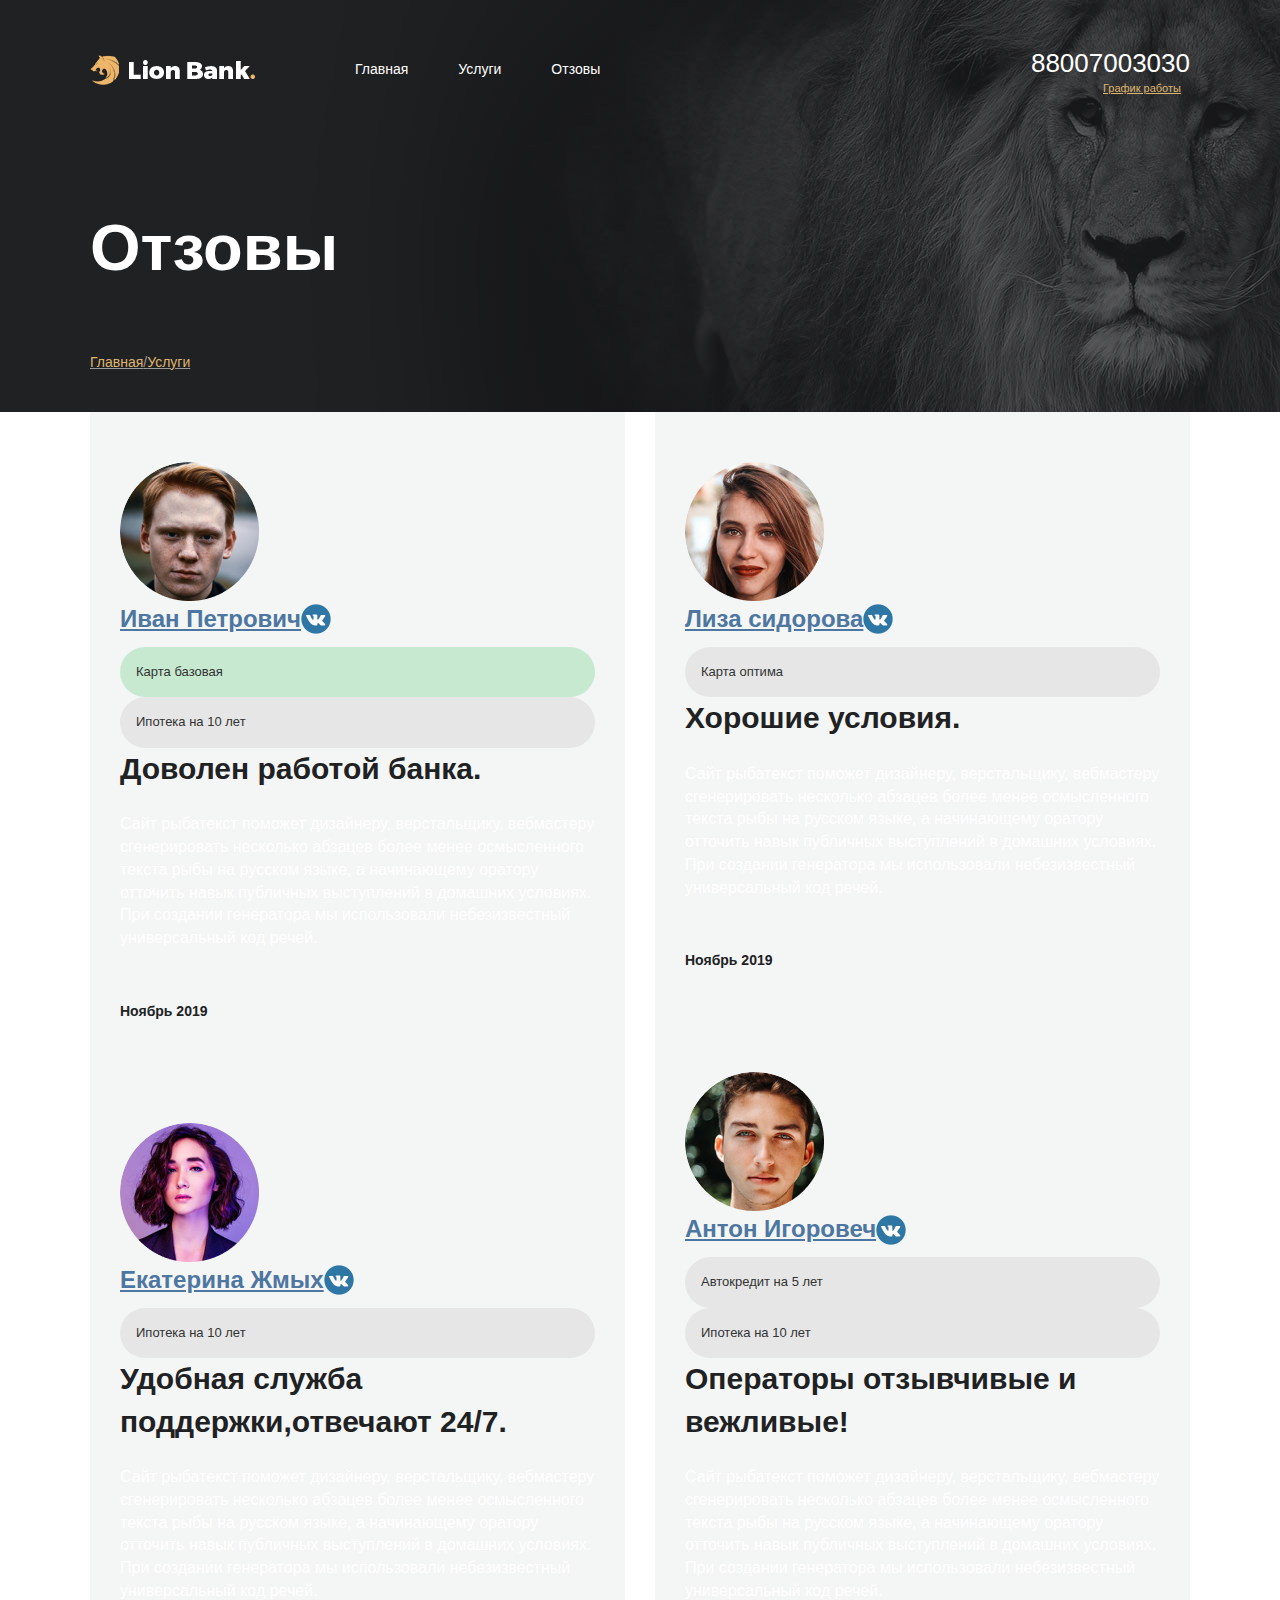
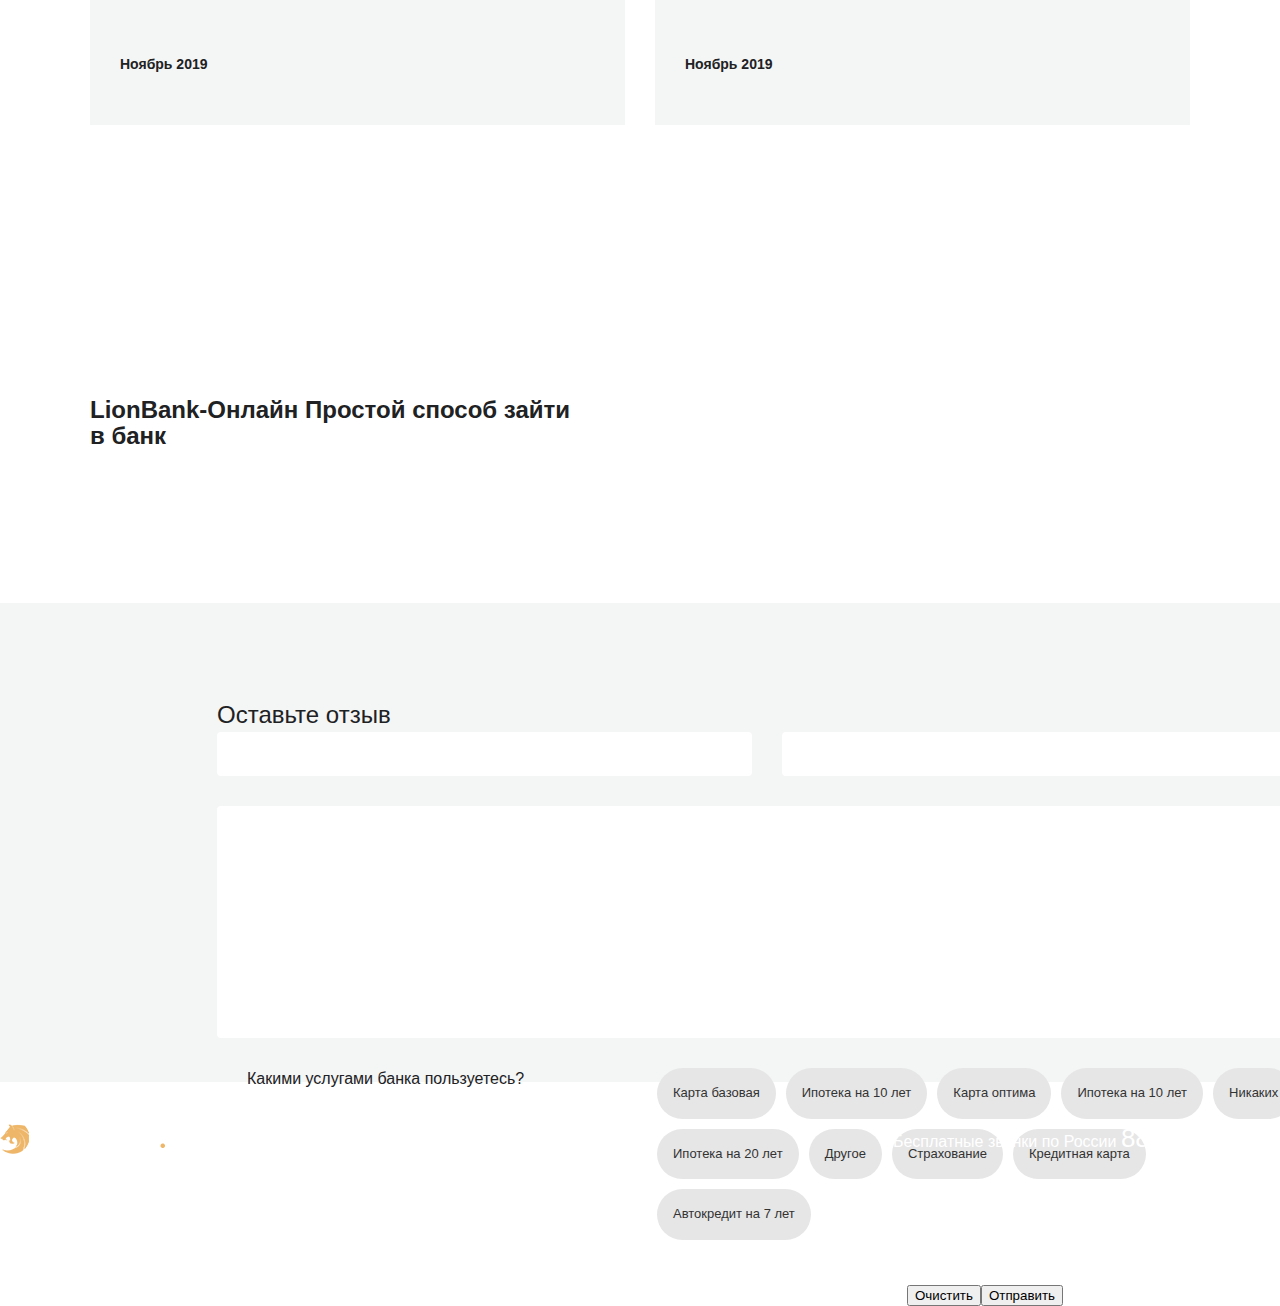
==== reviews.html @ f8a6bc9b "Add files via upload" ====
<!DOCTYPE html>
<html lang="en">
<head>
    <meta charset="UTF-8">
    <meta name="viewport" content="width=device-width, initial-scale=1.0">
    <title>Leon-Bank | services</title>
    <link rel="stylesheet" href="@import url('https://fonts.googleapis.com/css2?family=Open+Sans:wght@300;400;600;700&display=swap');">
<link rel="stylesheet" href="./main.css">
<link rel="stylesheet" href="./services.html">
</head>
<body>
    <div class="wraper">
        <section class="top-line">
            <div class="container top-line__container">
                <header class="header">
                    <div class="header__col">
                        <a href="./index.html" class="logo__services">
                            <img src="./img/logo.png" alt="logo" class="logo">
                          </a>
                          <nav class="menu__services">
                              <ul class="menu__list">
                                  <li class="menu__item">
                                      <a href="./index.html" class="menu__link">Главная</a>
                                  <li class="menu__item">
                                      <a href="./services.html" class="menu__link">Услуги</a>
                                  <li class="menu__item">
                                      <a href="./reviews.html" class="menu__link">Отзовы</a>
                                  </li>
                              </ul>
                          </nav>
                    </div>
                    <div class="header__col header__col--aling--right">
                        <div class="contacts__services">
                            <a href="#" class="contacts__phone">88007003030</a>
                            <span class="contacts__graf">График работы</span>
                        </div>
                    </div>
                </header>
                <h1 class="page-title">Отзовы</h1>
                <nav class="breadcrumbs">
                    <ul class="breadcrumbs__list">
                        <li class="breadcrumbs__item">
                            <a href="./index.html" class="breadcrumbs__link">Главная</a>
                        </li>
                        <li class="breadcrumbs__item breadcrumbs__item--active">
                            <a href="./services.html" class="breadcrumbs__link">Услуги</a>
                        </li>
                    </ul>
                </nav> 
            </div>
        </section>
        <main class="page-content">
            <div class="container">
                <ul class="reviews">
                    <li class="reviews__item review">
                        <div class="review__header">
                            <div class="review__photo">
                                <div class="avatar">
                                    <img src="./img/Эллипс.png" alt="user" class="avatar__img">
                                </div>
                            </div>
                            <div class="review__userdata">
                                <a href="#" class="review__user">Иван Петрович</a>
                                <ul class="riview__tags">
                                    <li class="review__tag-item tag tag--bg--green">Карта базовая</li>
                                    <li class="review__tag-item tag">Ипотека на 10 лет</li>
                                </ul>
                            </div>
                        </div>
                        <div class="review__content">
                            <h3 class="review__title">Доволен работой банка.</h3>
                            <div class="riview__content-text">
                                <p>Сайт рыбатекст поможет дизайнеру, верстальщику, вебмастеру сгенерировать несколько абзацев более менее осмысленного текста рыбы на русском языке, а начинающему оратору отточить навык публичных выступлений в домашних условиях. При создании генератора мы использовали небезизвестный универсальный код речей. </p>
                            </div>
                            <time class="review__date">Ноябрь 2019</time>
                        </div>
                    </li>
                    <li class="reviews__item review">
                        <div class="review__header">
                            <div class="review__photo">
                                <div class="avatar">
                                    <img src="./img/Эллипс (1).png" alt="user" class="avatar__img">
                                </div>
                            </div>
                            <div class="review__userdata">
                                <a href="#" class="review__user">Екатерина Жмых</a>
                                <ul class="riview__tags">
                                    <li class="review__tag-item tag">Ипотека на 10 лет</li>
                                </ul>
                            </div>
                        </div>
                        <div class="review__content">
                            <h3 class="review__title">Удобная служба поддержки,отвечают 24/7.</h3>
                            <div class="riview__content-text">
                                <p>Сайт рыбатекст поможет дизайнеру, верстальщику, вебмастеру сгенерировать несколько абзацев более менее осмысленного текста рыбы на русском языке, а начинающему оратору отточить навык публичных выступлений в домашних условиях. При создании генератора мы использовали небезизвестный универсальный код речей. </p>
                            </div>
                            <time class="review__date">Ноябрь 2019</time>
                        </div>
                    </li>
                    <li class="reviews__item review">
                        <div class="review__header">
                            <div class="review__photo">
                                <div class="avatar">
                                    <img src="./img/Эллипс (2).png" alt="user" class="avatar__img">
                                </div>
                            </div>
                            <div class="review__userdata">
                                <a href="#" class="review__user">Лиза сидорова</a>
                                <ul class="riview__tags">
                                    <li class="review__tag-item tag">Карта оптима</li>
                                </ul>
                            </div>
                        </div>
                        <div class="review__content">
                            <h3 class="review__title">Хорошие условия.</h3>
                            <div class="riview__content-text">
                                <p>Сайт рыбатекст поможет дизайнеру, верстальщику, вебмастеру сгенерировать несколько абзацев более менее осмысленного текста рыбы на русском языке, а начинающему оратору отточить навык публичных выступлений в домашних условиях. При создании генератора мы использовали небезизвестный универсальный код речей. </p>
                            </div>
                            <time class="review__date">Ноябрь 2019</time>
                        </div>
                    </li>
                    <li class="reviews__item review">
                        <div class="review__header">
                            <div class="review__photo">
                                <div class="avatar">
                                    <img src="./img/Эллипс (3).png" alt="user" class="avatar__img">
                                </div>
                            </div>
                            <div class="review__userdata">
                                <a href="#" class="review__user">Антон Игоровеч</a>
                                <ul class="riview__tags">
                                    <li class="review__tag-item tag">Автокредит на 5 лет</li>
                                    <li class="review__tag-item tag">Ипотека на 10 лет</li>
                                </ul>
                            </div>
                        </div>
                        <div class="review__content">
                            <h3 class="review__title">Операторы отзывчивые и вежливые!</h3>
                            <div class="riview__content-text">
                                <p>Сайт рыбатекст поможет дизайнеру, верстальщику, вебмастеру сгенерировать несколько абзацев более менее осмысленного текста рыбы на русском языке, а начинающему оратору отточить навык публичных выступлений в домашних условиях. При создании генератора мы использовали небезизвестный универсальный код речей. </p>
                            </div>
                            <time class="review__date">Ноябрь 2019</time>
                        </div>
                    </li>
                </ul>
            
            </div>
        </main>
        <div class="paginator">
            <div class="paginator__display">
                Страница <span="class=paginator__display-current">1</span> из
                 <span="class=paginator__display-all">7</span>
            </div>
            <ul class="paginator__list">
                <li class="paginator__item">
                    <a href="#" class="paginator__link">1</a>
                </li>
                <li class="paginator__item">
                    <a href="#" class="paginator__link">2</a>
                </li>
                <li class="paginator__item">
                    <a href="#" class="paginator__link">3</a>
                </li>
                <li class="paginator__item">
                    <a href="#" class="paginator__link">4</a>
                </li>
                <li class="paginator__item">
                    <a href="#" class="paginator__link">5</a>
                </li>
                <li class="paginator__item">
                    <a href="#" class="paginator__link">6</a>
                </li>
                <li class="paginator__item">
                    <a href="#" class="paginator__link">7</a>
                </li>
            </ul>
        </div>
        <section class="separator">
            <div class="container">
                <div class="separator__content">
                    <h2 class="separator__title">LionBank-Онлайн Простой способ зайти в банк</h2>
                </div>
            </div>
        </section>
        <section class="inner-section inner-section--bg--grey">
            <div class="container">
                <h2 class="inner-section-title">Оставьте отзыв</h2>
                <form class="form">
                    <div class="form__row">
                        <imput tupe="text" placeholder="ФИО" class="form__imput"></imput>
                        <imput tupe="text" placeholder="Ссылка на профиль" class="form__imput"></imput>
                    </div>
                    <div class="form__row">
                        <textarea class="form__imput form__imput--textaria"></textarea>
                    </div>
                </form>
                <div class="form__controls">
                    <div class="form__controls-title">Какими услугами банка пользуетесь?</div>
                    <ul class="controls">
                        <li class="controls__item">
                            <label class="controls__elem">
                            <input type="checkbox"class="controls__checkbox">
                            <div class="tag controls__tag">Карта базовая</div>
                        </label>
                        </li>
                        <li class="controls__item">
                            <label class="controls__elem">
                            <input type="checkbox"class="controls__checkbox">
                            <div class="tag">Ипотека на 10 лет</div>
                        </label>
                        </li>
                        <li class="controls__item">
                            <label class="controls__elem">
                            <input type="chechbox"class="controls__checkbox">
                            <div class="tag">Карта оптима</div>
                        </label>
                        </li>
                        <li class="controls__item">
                            <label class="controls__elem">
                            <input type="chechbox"class="controls__checkbox">
                            <div class="tag">Ипотека на 10 лет</div>
                        </label>
                        </li>
                        <li class="controls__item">
                            <label class="controls__elem">
                            <input type="chechbox"class="controls__checkbox">
                            <div class="tag">Никаких</div>
                        </label>
                        </li>
                        <li class="controls__item">
                            <label class="controls__elem">
                            <input type="chechbox"class="controls__checkbox">
                            <div class="tag">Ипотека на 20 лет</div>
                        </label>
                        </li>
                        <li class="controls__item">
                            <label class="controls__elem">
                            <input type="chechbox"class="controls__checkbox">
                            <div class="tag">Другое</div>
                        </label>
                        </li>
                        <li class="controls__item">
                            <label class="controls__elem">
                            <input type="chechbox"class="controls__checkbox">
                            <div class="tag">Страхование</div>
                        </label>
                        </li>
                        <li class="controls__item">
                            <label class="controls__elem">
                            <input type="chechbox"class="controls__checkbox">
                            <div class="tag">Кредитная карта</div>
                        </label>
                        </li>
                        <li class="controls__item">
                            <label class="controls__elem">
                            <input type="chechbox"class="controls__checkbox">
                            <div class="tag">Автокредит на 7 лет</div>
                        </label>
                        </li>
                    </ul>
                </div>
            </div>
            <div class="form__btm">
                <button type="recet" class="btm form__btm--grei">Очистить</button>
                <button type="sumbit" class="btm form__btm--black">Отправить</button>
            </div>
        </section>
        <footer class="footer">
            <a href="#" class="logo">
                <img src="./img/logo.png" alt="logo img" class="logo__img">
              </a>
              <nav class="menu">
                <ul class="menu__list">
                    <li class="menu__item">
                        <a href="./index.html" class="menu__list">Главная</a>
                    <li class="menu__item">
                        <a href="./services.html" class="menu__list">Услуги</a>
                    <li class="menu__item">
                        <a href="./reviews.html" class="menu__list">Отзовы</a>
                    </li>
                </ul>
            </nav>
            <div class="socials">
                <ul class="socials__list">
                    <li class="socials__item--telegram">
                        <a href="#" class="socials__link">
                            <img src="./img/telegram.png" alt="" class="socias__icon">
                        </a>
                    </li>
                    <li class="socials__item--vk">
                        <a href="#" class="socials__link">
                            <img src="./img/vk.png" alt="" class="socias__icon">
                        </a>
                    </li>
                    <li class="socials__item--fb">
                        <a href="#" class="socials__link">
                            <img src="./img/f.png" alt="" class="socials__icon">
                        </a>
                    </li>
                    <li class="socials__item--insta">
                        <a href="#" class="socials__link">
                            <img src="./img/in.png" alt="" class="socials__icon">
                        </a>
                    </li>
                </ul>
            </div>
            <div class="contacts">
                <span class="contacts__text">Бесплатные звонки по России</span>
                <a href="#" class="contacts__phone">88007003030</a>
            </div>
        </footer>
</body>
</html>
---- main.css ----
body{
    color: #fff;
    font-size: 16px;
    line-height: 1.42;
    font-family: "Open Sans",sans-serif;
    -webkit-font-smoothing:antialiased;
    margin: 0 auto;
}

.container{
    width: 1100px;
    margin: 0 auto;
}

.a:visited{
    color: #fff;
}
.menu {
    font-style: normal;
    font-weight: normal;
    font-size: 14px;
}

.contacts__phone {
    font-style: normal;
    font-weight: normal;
    font-size: 26px;
}

.contacts__workhourse {
    font-style: normal;
    font-weight: normal;
    font-size: 13px;
}

.preview__title {
    font-style: normal;
    font-weight: 800;
    font-size: 72px;
    line-height: 98px;
}

.preview_text {
    font-style: normal;
    font-weight: normal;
    font-size: 18px;
}

.preview_button button {
    font-style: normal;
    font-weight: 800;
    font-size: 14px;
}

.service__title{
font-style: normal;
font-weight: bold;
font-size: 32px;
}
a{
    color:inherit;
}

ul{
    padding: 0;
    margin: 0;
}

ul li{
    list-style: none;
}

h1, h2, h3, h4, h5, h6{
    margin: 0;
    font-weight: normal;
}


*{
    box-sizing: border-box;
}

img{
    display: block;
}

.wrapper{
    margin: auto;
    width: 1200px;
}

header{
    padding-top: 45px;
    margin-bottom: 106px;
    display: flex;
    justify-content: space-between;
    align-items: center
}

.header__col{
    display: flex;
    align-items: center;
}

.header__col--aling--right{
    justify-content:flex-end
}

.logo{
    display: block;
    margin-right: 100px;

}

    
.menu__item:last-child{
        margin-right: 0;
}
    
.menu__link{
        font-size: 14px;
        text-decoration: none;
}
    
.menu__link:hover{
    color:#dfb56d
}

.contacts{
    font-size: normal;
    text-align: right;
}

.span.contacts__text{
    display: block;
}

.contacts__phone{
    text-decoration: none;
    font-size: 26px;
    margin-bottom: 4px;
}
.contacts__graf {
    display: block;
    font-size: 11px;
    line-height: 13px;
    margin-right: 0px;
    text-decoration: underline;
    color: #dfb56d;
    margin-left: 72px;;
}
.preview{
    width: 38%;
    margin-bottom: 120px;
}

.previw__title{
    font-size: 48px;
    font-weight:bold;
    line-height: 1.2;
    margin-bottom: 18px;
}

.preview__text{
    font-size: 18px;
    color: #dfb56d;
    margin-bottom: 63px;
}

.button{
    border: 1px solid transparent;
    outline: none;
}

.preview__button{
    background: #dfb56d;
    border-radius: 4px;
    padding: 17px 38px;
    color: #fff;
    font-weight: bold;
    text-transform: uppercase;
    text-decoration: none;
    display: inline-block;
    font-size: 14px;
}

.preview__button:hover{
    background: #d3a556;
    box-shadow: 0 0 25px 0 rgba(223, 181, 109, .15)
}

.features{
    margin-bottom: 150px;
}

.features__title{
    font-size: 36px;
    font-weight: bold;
    margin-bottom: 48px;
}

.features__list{
     display: flex;
    justify-content: space-between;
}

.features__item{
    min-height: 470px;
    background: #fff;
    border-radius: 4px;
    margin-right: 22px;
    width: 362px;
    color: #010001;
    overflow: hidden;
    display: flex;
    flex-direction: column;
}

.features__item:last-child{
    margin-right: 0;
}



.features__img{
    min-height: 162px;
    position: relative;
}

.features__img-icon{
    position: absolute;
    left: 50%;
    top:50%;
    margin-left:-44px;
    margin-top: -32px;
}

.features__content{
    padding: 36px 30px;
    padding-top: 24px;
    color: #010001;
}

.features__desc{
    margin-bottom: 50px;
    display: flex;
    justify-content: space-between;
}



.features__desc-value{
    font-size: 36px;
}

.features__desc-text{
    color: #333;
}

.features__subtitle{
    font-weight: bold;
    font-size: 24px;
    margin-bottom: 30px;
}

.features__desc-block:last-child{
    margin:0;
}


.features__button-wrapper{
    display: flex;
    justify-content: center;
}


.news{
    margin-bottom: 55px;
}

.features-button-color--black{
    background: #202123;
    border-radius: 4px;
    padding: 17px 38px;
    color: #fff;
    font-weight: bold;
    text-transform: uppercase;
    text-decoration: none;
    display: inline-block;
    font-size: 14px;
}

.features-button-color--black:hover{
background: #dfb56d;
}

.features-button-color-blu{
    background: #dfb56d;
    border-radius: 4px;
    padding: 17px 38px;
    color: #fff;
    font-weight: bold;
    text-transform: uppercase;
    text-decoration: none;
    display: inline-block;
    font-size: 14px;
}

.features-button-color-blu:hover{
    background: #202123;
}

.features-button-color-gold{
    background: #202123;
    border-radius: 4px;
    padding: 17px 38px;
    color: #fff;
    font-weight: bold;
    text-transform: uppercase;
    text-decoration: none;
    display: inline-block;
    font-size: 14px;
}

.features-button-color-gold:hover{
    background: #dfb56d;
}

.features__img::before{
    content: "";
    width: 284px;
    height: 284px;
    display: block;
    border-radius: 50%;
    position: absolute;
    top:-123px;
    right:-91px;
    background: #ccc;
}

.features__img-img{
    position: absolute;
    left: 50%;
}

.features__item--theme--grey .features__img:before{
    background: #a5a5a4;
}

.features__item--theme--blue .features__img:before{
    background: #556180;
}

.features__item--theme--gold .features__img:before{
    background: #978455;
}

.news__title{
    margin-bottom: 50px;
    font-style: normal;
    font-weight: bold;
    font-size: 36px;
    line-height: 49px;
    color: #FFFFFF;
}

.news__item{
    margin-right:22px;
    width:555px;
    display: inline-block;
    vertical-align: top;
    position: relative;
    border-radius: 4px;
    overflow: hidden;
}

.news__item:last-child{
    margin: 0;
}

.news__content{
    display: inline-block;
    width: 100%;
    height: 100%;
    object-fit: cover;
}

.news__text-content{
    position: absolute;
    left: 0;
    right: 0;
    bottom: 0;
    padding: 25px 30px;
    min-height: 140px;
}

.paginator{
    font-size: 14px;
    margin-top: 86px;
    text-align: center;
    margin-right: 70px;

}

ul.paginator__list{
    display: inline-block;
}

ul{
    padding: 0;
    margin: 0;
}


.paginator__item{
    display: inline-block;
    
}

.paginator__display{
    margin-right: 26px;
    display: inline-block;
    vertical-align: middle;
}

.paginator__link{
    display: inline-block;
    vertical-align: middle;
}

.paginator__display-current.paginator__link{
    background: #353538;
}

.paginator__link{
    display: inline-block;
    width: 32px;
    height: 32px;
    border-radius: 50%;
    position: relative;
    text-decoration: none;
    font-weight: bold;
    line-height: 32px;
}

.inner-section__title{
    flex: 48px;
    font-weight: bold;
    margin-bottom: 50px;
    font-size: xx-large;
}

.inner-section.inner-section--bg--grey{
    height: 479px;
    left: 2px;
    top: 1288px;
    background: #fff;
    color: #202123;
    padding: 95px 217px;
    width: auto;
}
.about__content{
    width: 795px;
    height: 400px;
    padding: 70px 80px;
    background: #202123;
    border-radius: 5px;
    display: inline-block;
    margin-left: -150px;
    margin-top: 150px;
}

img.about__img{
    display: inline-block;
    vertical-align: top;
}

.about__title{
    font-weight: bold;
    font-size: 36px;
    margin-bottom: 40px;
}

.about__text{
    margin-bottom: 42px;
}

.about__text {
    margin-bottom: 20px;
}

.about__text:last-child{
    margin: 0;
}
.about__button{
    background: #dfb56d;
    border-radius: 4px;
    padding: 17px 38px;
    color: #fff;
    font-weight: bold;
    text-transform: uppercase;
    text-decoration: none;
    display: inline-block;
    font-size: 14px;;
}

.about__button:hover{
    background: #d3a556;
    box-shadow: 0 0 25px 0 rgba(223, 181, 109, .15)
}

.footer{
    padding-top: 0px;
    height: 113px;
    position: relative;
    margin-bottom: 0px;
    display: flex;
    justify-content: space-between;
    align-items: center;
} 

.menu {
    font-style: normal;
    font-weight: normal;
    font-size: 14px;
}


.menu__item{
    display: inline-block;
    vertical-align: middle;
    margin-right:50px ;
}

.menu__item:last-child{
    margin-right: 0;
}

.menu__list{
    font-size: 14px;
    text-decoration: none;
    width: 257px;
}

.menu__list:hover{
    color:#dfb56d
}


.contacts__phone{
    text-decoration: none;
    font-size: 26px;
    margin-bottom: 4px;
}
 


.socials__item{
    display:inline-block;
    vertical-align: top;
    margin-right:10px ;
}
.socials__item:last-child{
    margin-right: 0;
}



.socials__item--telegram{
    display: inline-block;
    text-decoration: none;
    width: 36px;
    height: 36px;
}

.socials__item--vk{
    display: inline-block;
    text-decoration: none;
    width: 36px;
    height: 36px;  
}

.socials__item--fb{
    display: inline-block;
    text-decoration: none;
    width: 36px;
    height: 36px;  
}

.socials__item--insta{
    display: inline-block;
    text-decoration: none;
    width: 36px;
    height: 36px;  
}

.wraper__page-wraper{
    background: url(./img/фон.jpg) center
}


/*  services page */



.top-line{
    min-height: 328px;
    display: flex;
    flex-direction: column;
    padding-bottom:40px ;
    background: url("./img/lion-head-wide\ 1.png"); position:right ;
}

.top-line__container{
    flex: 1;
    display: flex;
    flex-direction: column;
    justify-content: space-between;
}

.page-title{
    font-weight: bold;
    font-size: 65px;
    line-height: 93px;
    display: flex;
    align-items: flex-end;
    color: #FFFFFF;
    margin-bottom: 59px;
    
}

.breadcrumbs__list{
    font-style: normal;
    font-weight: normal;
    font-size: 14px;
    line-height: 19px;
    display: flex;
    align-items: center;
    text-decoration-line: underline;
    color: #9A9A9A;
}

.breadcrumbs__item{
    display: flex;
    align-items: center;
}

.breadcrumbs__link{
    color: #999999;
    text-decoration: none;
}

.breadcrumbs__item::after{
    content: "/";
    color: #999;
}

.breadcrumbs__item:last-child::after{
    display:none;
}

.breadcrumbs__link{
    color: #dfb56d;
    font-size: 14px;
}

.page-content.services:hover{
    background: #f4f5f5;
    color: #818181;
}

.services__content{
    margin-left: 50px;
}

.services__title-car{
    display: inline-flex;
    width: 444px;
    font-weight: bold;
    font-size: 30px;
    line-height: 35px;
    color: #202020;
}

.service__desc-car{
    margin-top: 28px;
    font-style: normal;
    font-weight: normal;
    font-size: 15px;
    line-height: 22px;
    display: flex;
    align-items: center;
    color: #303030;
    width: 520px;
}

.btm_car{
    margin-top: 25px;
    background: #202123;
    border-radius: 4px;
    padding: 15px 27px;
    color: #fff;
    font-weight: bold;
    text-transform: uppercase;
    text-decoration: none;
    display: inline-flex;
    font-size: 12px;
}

.btm_car:hover{
    background: #dfb56d;
    }

.services__title-fem{
    margin-top: 10px;
    font-style: normal;
    font-weight: bold;
    font-size: 30px;
    line-height: 41px;
    display: flex;
    color: #202020;
    width: 412px;
}
    
.service__desc-fem{
    width: 399px;
    font-size: 16px;
    line-height: 18px;
    display: flex;
    align-items: center;
    color: #303030;
    margin-top: 25px;
    }

.btm-fem{
    margin-top: 8px;
    background: #dfb56d;
    border-radius: 4px;
    padding: 15px 32px;
    color: #fff;
    font-weight: bold;
    text-transform: uppercase;
    text-decoration: none;
    display: inline-block;
    font-size: 11px;
}

.btm-fem:hover{
    background: #202123;
}

.services__item{
    margin-left: 1%;
    display: flex;
    margin-bottom: 0px;
    margin-top: 75px;
}

.service__desc{
    line-height: 1.7;
    margin-bottom: 30px;
}



.partners{
    display: flex;
    flex-wrap: wrap;
}

.inner-section.inner-section--bg--grey{
    background: #f4f5f5;
}

.inner-section__title{
    font-size: 48px;
    font-weight: bold;
    margin-bottom: 75px;
}

.partners__item{
    margin-left: 46px;
}

.partners__item:nth-child(4n + 1){
    margin-left: 0;
}

.partners__link{
    text-decoration: none;
    display: flex;
    width: 270px;
    height: 100px;
    align-items: center;
    justify-content: center;
}

.inner--footer{
    background: #29282D;
}


/*welcome page*/   

.welcome{
    display: flex;
    position: fixed;
    top: 0;
    left: 0;
    width: 100%;
    height: 100%;
    align-items: center;
    justify-content: center;
    background: url(./img/splash.png) center bottom / cover no-repeat    
}

.central{
    display: flex;
    flex-direction: column;
    align-items: center;
    animation: bounce 1.8s;
    opacity: 0;
    animation-fill-mode: forwards;
}

.central__logo{
    margin-bottom: 65px;
}

@keyframes bounce{
    0%{
        transform: translateY(0);
    }
    20%{
        animation-timing-function: cubic-bezier(.17,.96,.56,1);
        transform: translateY(-30px);
    }
    35%{
        transform: translateY(0);
    }
    55%{
        transform: translateY(-15px);
    }
    65%{
        transform: translateY(0);
    }
    70%{
        transform: translateY(-4px);
    }
    80%{
        transform: translateY(0);
    }
    100%{
        opacity: 1;
    }
}

/* serviews page */

.reviews{
    column-count: 2;
    column-gap: 30px;
}

.review__item{
    margin-bottom: 20px;
}

.review{
    display: inline-flex;
    flex-direction: column;
    padding: 50px 30px;
    background: #f4f5f5;
}

.reviw__header{
    display: flex;
    align-items: center;
    margin-bottom: 30px;
}

.review__user{
    display: flex;
    align-items: center;
    font-size: 24px;
    font-weight: bold;
    color: #4d76a1;
    margin-bottom: 11px;
}

.review__user::after{
content: url("./img/vk-blue\ 1.png");
height: 29px;
}

.avatar{
    width: 140px;
    height: 140px;
    overflow: hidden;
    border-radius: 50%;
}

.review__tags{
    display: flex;
    align-items: flex-start;
}

.tag{
    font-size: 13px;
    color: #333;
    padding: 16px 16px;
    border-radius: 50px;
    background: #e6e6e6;
}

.tag--bg--green{
    background: #c7e9d0;
}

.review__title{
    font-size: 30px;
    color: #202123;
    font-weight: bold;
    margin-bottom: 23px;
}

.riview__content-text{
    margin-bottom: 50px;
}

.review__date{
    font-size: 14px;
    color: #202123;
    font-weight: bold;
}

.separator{
    background: #e5c228 url("./img/phone-n-hand\ 1.png") right 27% bottom 108% no repeat;
    min-height: 360px;
    display: flex;
    flex-direction: column;
    justify-content: center;
    color: #202123;
}

.separator__content{
 max-width: 45%;   
}

.separator__title{
    flex: 48px;
    font-weight: bold;
    line-height: 1.1;
}

.form__row{
    display: flex;
    margin-bottom: 30px;
}

.form__imput{
    flex: 1;
    margin-right: 30px;
    border-radius: 4px;
    border:none;
    background: #fff;
    padding: 22px 30px;
    font-size: 18px;
    color: #202123;
}
.form__imput:last-child{
    margin-right:0;
}

.form__imput::placeholder{
color: #666;
}

.form__imput--textaria{
    height: 232px;
}

.controls__elem{
     cursor: pointer;
}

.controls__checkbox:checked .controls__tag {
     background:#c7e9d0;
}

.controls__checkbox{
    display: none;
}

.form__controls{
   display: flex; 
   margin-bottom: 35px;
}

.form__controls-title{
    width: 40%;
    padding-left: 30px;
}

.controls{
    flex: 1;
    display: flex;
    flex-wrap: wrap;
}

.controls__item{
    margin-bottom: 10px;
    margin-right: 10px;
}

.form__btm{
    display: flex;
    justify-content: flex-end;
}

.form__btm{
    margin-right: 20px;
}
.form__btm:last-child{
    margin-right: 0;
}
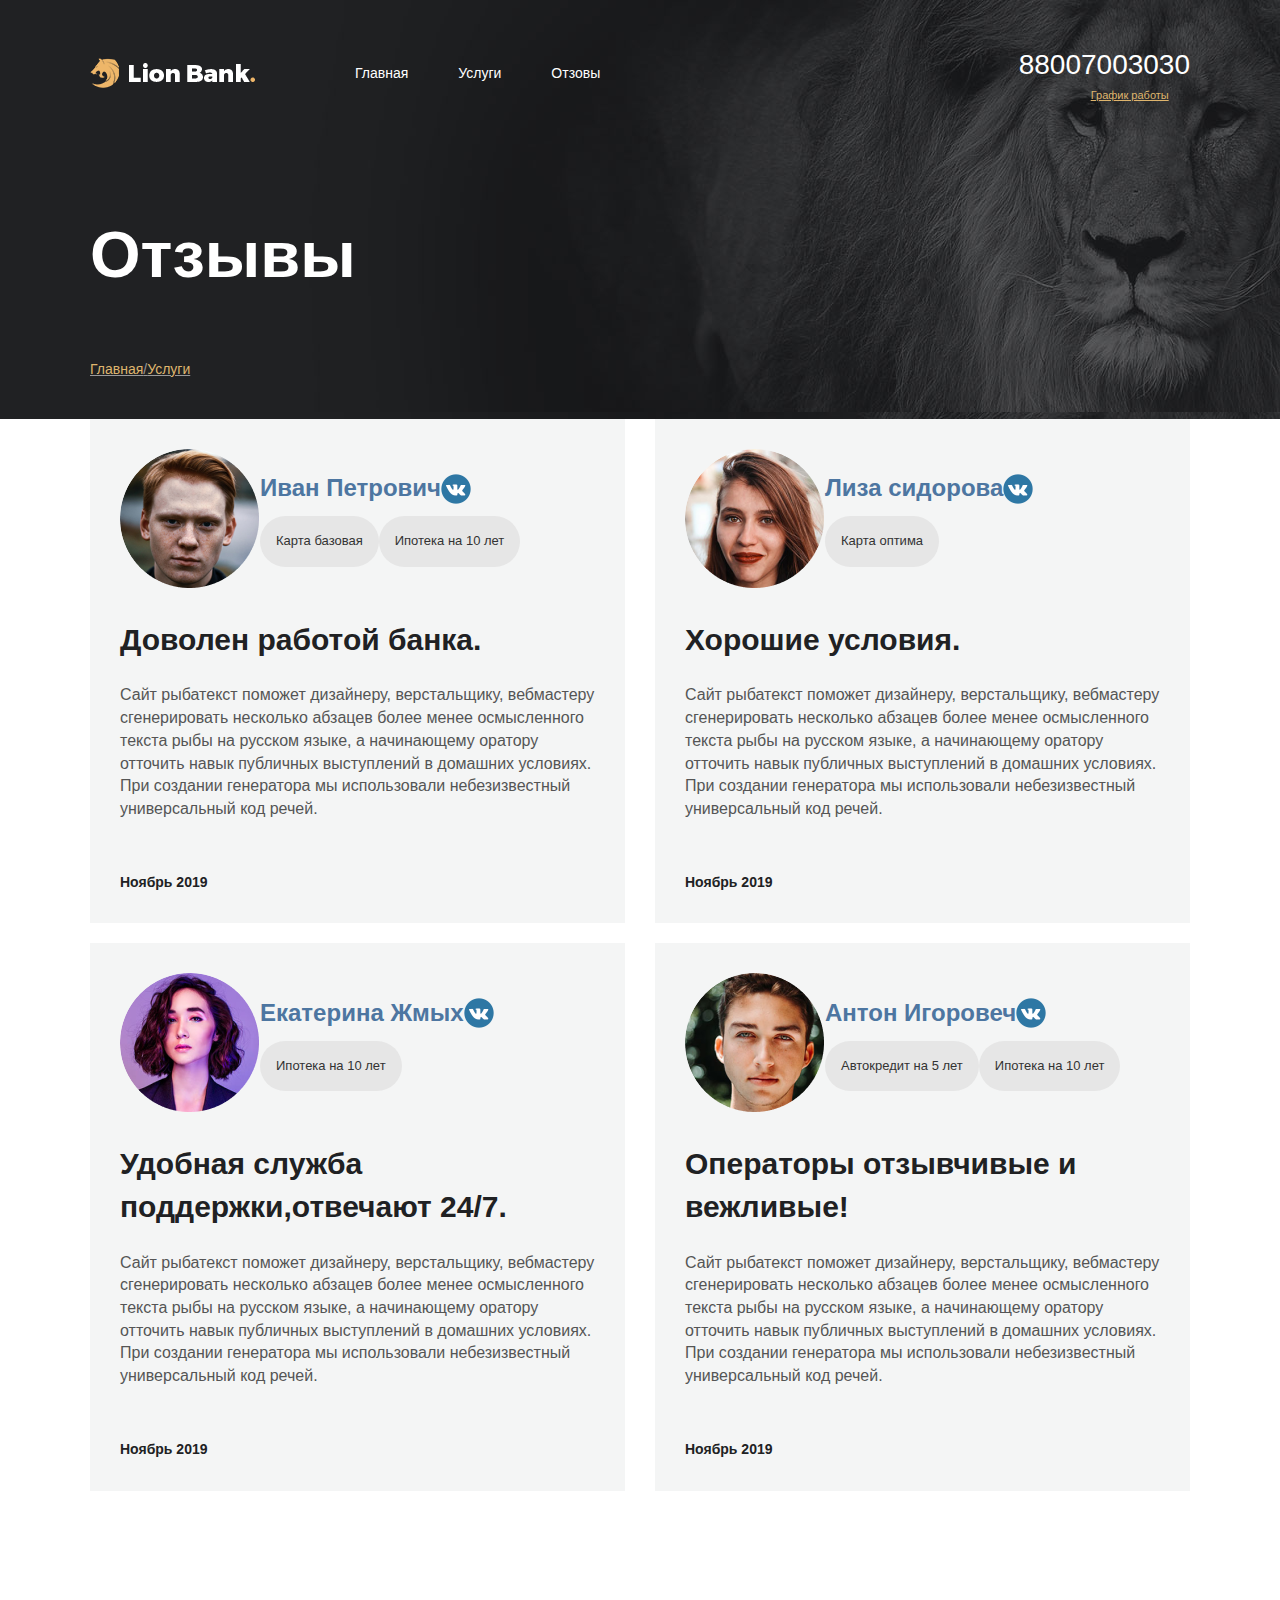
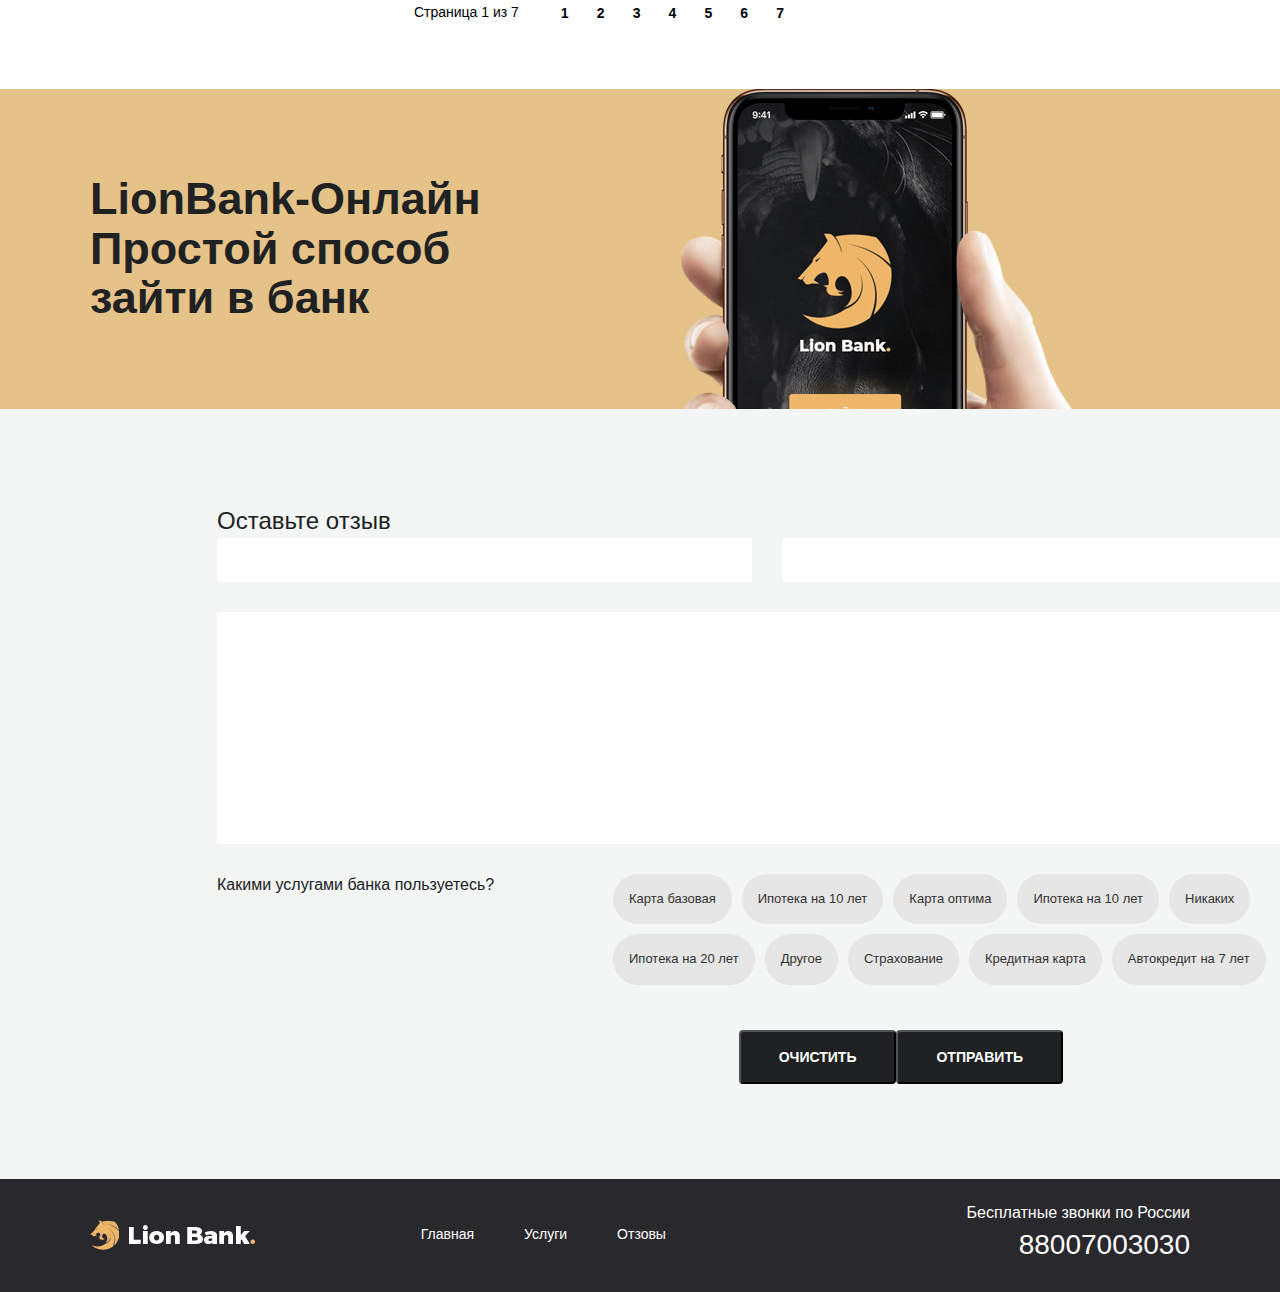
==== commit b22c00c0: "Add files via upload" ====
--- a/reviews.html
+++ b/reviews.html
@@ -4,7 +4,9 @@
     <meta charset="UTF-8">
     <meta name="viewport" content="width=device-width, initial-scale=1.0">
     <title>Leon-Bank | services</title>
-    <link rel="stylesheet" href="@import url('https://fonts.googleapis.com/css2?family=Open+Sans:wght@300;400;600;700&display=swap');">
+
+<link rel="stylesheet" href="@import url('https://fonts.googleapis.com/css2?family=Open+Sans:wght@300;400;600;700&display=swap');">
+<link rel="stylesheet" href="./index.html">
 <link rel="stylesheet" href="./main.css">
 <link rel="stylesheet" href="./services.html">
 </head>
@@ -36,7 +38,7 @@
                         </div>
                     </div>
                 </header>
-                <h1 class="page-title">Отзовы</h1>
+                <h1 class="page-title">Отзывы</h1>
                 <nav class="breadcrumbs">
                     <ul class="breadcrumbs__list">
                         <li class="breadcrumbs__item">
@@ -56,12 +58,12 @@
                         <div class="review__header">
                             <div class="review__photo">
                                 <div class="avatar">
-                                    <img src="./img/Эллипс.png" alt="user" class="avatar__img">
+                                    <img src="./img/Эллипс.png"alt="user" class="avatar__img">
                                 </div>
                             </div>
                             <div class="review__userdata">
                                 <a href="#" class="review__user">Иван Петрович</a>
-                                <ul class="riview__tags">
+                                <ul class="review__tag">
                                     <li class="review__tag-item tag tag--bg--green">Карта базовая</li>
                                     <li class="review__tag-item tag">Ипотека на 10 лет</li>
                                 </ul>
@@ -84,7 +86,7 @@
                             </div>
                             <div class="review__userdata">
                                 <a href="#" class="review__user">Екатерина Жмых</a>
-                                <ul class="riview__tags">
+                                <ul class="review__tag">
                                     <li class="review__tag-item tag">Ипотека на 10 лет</li>
                                 </ul>
                             </div>
@@ -106,7 +108,7 @@
                             </div>
                             <div class="review__userdata">
                                 <a href="#" class="review__user">Лиза сидорова</a>
-                                <ul class="riview__tags">
+                                <ul class="review__tag">
                                     <li class="review__tag-item tag">Карта оптима</li>
                                 </ul>
                             </div>
@@ -128,7 +130,7 @@
                             </div>
                             <div class="review__userdata">
                                 <a href="#" class="review__user">Антон Игоровеч</a>
-                                <ul class="riview__tags">
+                                <ul class="review__tag">
                                     <li class="review__tag-item tag">Автокредит на 5 лет</li>
                                     <li class="review__tag-item tag">Ипотека на 10 лет</li>
                                 </ul>
@@ -146,7 +148,7 @@
             
             </div>
         </main>
-        <div class="paginator">
+        <div class="paginator paginator-black">
             <div class="paginator__display">
                 Страница <span="class=paginator__display-current">1</span> из
                  <span="class=paginator__display-all">7</span>
@@ -175,6 +177,7 @@
                 </li>
             </ul>
         </div>
+    </div>
         <section class="separator">
             <div class="container">
                 <div class="separator__content">
@@ -199,61 +202,61 @@
                     <ul class="controls">
                         <li class="controls__item">
                             <label class="controls__elem">
-                            <input type="checkbox"class="controls__checkbox">
+                            <input type="checkbox" class="controls__checkbox">
                             <div class="tag controls__tag">Карта базовая</div>
                         </label>
                         </li>
                         <li class="controls__item">
                             <label class="controls__elem">
-                            <input type="checkbox"class="controls__checkbox">
+                            <input type="checkbox" class="controls__checkbox">
                             <div class="tag">Ипотека на 10 лет</div>
                         </label>
                         </li>
                         <li class="controls__item">
                             <label class="controls__elem">
-                            <input type="chechbox"class="controls__checkbox">
+                            <input type="chechbox" class="controls__checkbox">
                             <div class="tag">Карта оптима</div>
                         </label>
                         </li>
                         <li class="controls__item">
                             <label class="controls__elem">
-                            <input type="chechbox"class="controls__checkbox">
+                            <input type="chechbox" class="controls__checkbox">
                             <div class="tag">Ипотека на 10 лет</div>
                         </label>
                         </li>
                         <li class="controls__item">
                             <label class="controls__elem">
-                            <input type="chechbox"class="controls__checkbox">
+                            <input type="chechbox" class="controls__checkbox">
                             <div class="tag">Никаких</div>
                         </label>
                         </li>
                         <li class="controls__item">
                             <label class="controls__elem">
-                            <input type="chechbox"class="controls__checkbox">
+                            <input type="chechbox" class="controls__checkbox">
                             <div class="tag">Ипотека на 20 лет</div>
                         </label>
                         </li>
                         <li class="controls__item">
                             <label class="controls__elem">
-                            <input type="chechbox"class="controls__checkbox">
+                            <input type="chechbox" class="controls__checkbox">
                             <div class="tag">Другое</div>
                         </label>
                         </li>
                         <li class="controls__item">
                             <label class="controls__elem">
-                            <input type="chechbox"class="controls__checkbox">
+                            <input type="chechbox" class="controls__checkbox">
                             <div class="tag">Страхование</div>
                         </label>
                         </li>
                         <li class="controls__item">
                             <label class="controls__elem">
-                            <input type="chechbox"class="controls__checkbox">
+                            <input type="chechbox" class="controls__checkbox">
                             <div class="tag">Кредитная карта</div>
                         </label>
                         </li>
                         <li class="controls__item">
                             <label class="controls__elem">
-                            <input type="chechbox"class="controls__checkbox">
+                            <input type="chechbox" class="controls__checkbox">
                             <div class="tag">Автокредит на 7 лет</div>
                         </label>
                         </li>
@@ -261,53 +264,58 @@
                 </div>
             </div>
             <div class="form__btm">
-                <button type="recet" class="btm form__btm--grei">Очистить</button>
-                <button type="sumbit" class="btm form__btm--black">Отправить</button>
+                <button type="recet" class="features-button-color--black">Очистить</button>
+                <button type="sumbit" class="features-button-color--black">Отправить</button>
             </div>
         </section>
-        <footer class="footer">
-            <a href="#" class="logo">
-                <img src="./img/logo.png" alt="logo img" class="logo__img">
-              </a>
-              <nav class="menu">
-                <ul class="menu__list">
-                    <li class="menu__item">
-                        <a href="./index.html" class="menu__list">Главная</a>
-                    <li class="menu__item">
-                        <a href="./services.html" class="menu__list">Услуги</a>
-                    <li class="menu__item">
-                        <a href="./reviews.html" class="menu__list">Отзовы</a>
-                    </li>
-                </ul>
-            </nav>
-            <div class="socials">
-                <ul class="socials__list">
-                    <li class="socials__item--telegram">
-                        <a href="#" class="socials__link">
-                            <img src="./img/telegram.png" alt="" class="socias__icon">
-                        </a>
-                    </li>
-                    <li class="socials__item--vk">
-                        <a href="#" class="socials__link">
-                            <img src="./img/vk.png" alt="" class="socias__icon">
-                        </a>
-                    </li>
-                    <li class="socials__item--fb">
-                        <a href="#" class="socials__link">
-                            <img src="./img/f.png" alt="" class="socials__icon">
-                        </a>
-                    </li>
-                    <li class="socials__item--insta">
-                        <a href="#" class="socials__link">
-                            <img src="./img/in.png" alt="" class="socials__icon">
-                        </a>
-                    </li>
-                </ul>
-            </div>
-            <div class="contacts">
-                <span class="contacts__text">Бесплатные звонки по России</span>
-                <a href="#" class="contacts__phone">88007003030</a>
+        <footer class="inner--footer">
+            <div class="container">
+                <footer class="footer">
+                    <a href="#" class="logo">
+                        <img src="./img/logo.png" alt="logo img" class="logo__img">
+                      </a>
+                      <nav class="menu">
+                        <ul class="menu__list">
+                            <li class="menu__item">
+                                <a href="./index.html" class="menu__list">Главная</a>
+                            <li class="menu__item">
+                                <a href="/services.html" class="menu__list">Услуги</a>
+                            <li class="menu__item">
+                                <a href="./reviews.html" class="menu__list">Отзовы</a>
+                            </li>
+                        </ul>
+                    </nav>
+                    <div class="socials">
+                        <ul class="socials__list">
+                            <li class="socials__item--telegram">
+                                <a href="#" class="socials__link">
+                                    <img src="./img/telegram.png" alt="" class="socias__icon">
+                                </a>
+                            </li>
+                            <li class="socials__item--vk">
+                                <a href="#" class="socials__link">
+                                    <img src="./img/vk.png" alt="" class="socias__icon">
+                                </a>
+                            </li>
+                            <li class="socials__item--fb">
+                                <a href="#" class="socials__link">
+                                    <img src="./img/f.png" alt="" class="socials__icon">
+                                </a>
+                            </li>
+                            <li class="socials__item--insta">
+                                <a href="#" class="socials__link">
+                                    <img src="./img/in.png" alt="" class="socials__icon">
+                                </a>
+                            </li>
+                        </ul>
+                    </div>
+                    <div class="contacts">
+                        <span class="contacts__text">Бесплатные звонки по России</span>
+                        <a href="#" class="contacts__phone">88007003030</a>
+                    </div>
+                </footer>
             </div>
         </footer>
+    </div>
 </body>
 </html>--- a/main.css
+++ b/main.css
@@ -114,12 +114,12 @@
 
     
 .menu__item:last-child{
-        margin-right: 0;
+    margin-right: 0;
 }
     
 .menu__link{
-        font-size: 14px;
-        text-decoration: none;
+    font-size: 14px;
+    text-decoration: none;
 }
     
 .menu__link:hover{
@@ -394,12 +394,14 @@
     min-height: 140px;
 }
 
+
+
 .paginator{
+    margin-bottom: 60px;
     font-size: 14px;
     margin-top: 86px;
     text-align: center;
     margin-right: 70px;
-
 }
 
 ul.paginator__list{
@@ -411,6 +413,32 @@
     margin: 0;
 }
 
+.paginator-black{
+    color:#010001;
+
+}
+
+.paginator-black .paginator__link:hover{
+    color: #fff;
+}
+
+.paginator{
+    font-size: 14px;
+    margin-top: 86px;
+    text-align: center;
+    margin-right: 70px;
+
+}
+
+ul.paginator__list{
+    display: inline-block;
+}
+
+ul{
+    padding: 0;
+    margin: 0;
+}
+
 
 .paginator__item{
     display: inline-block;
@@ -423,12 +451,14 @@
     vertical-align: middle;
 }
 
+
+ 
 .paginator__link{
     display: inline-block;
     vertical-align: middle;
 }
 
-.paginator__display-current.paginator__link{
+.paginator__link:hover{
     background: #353538;
 }
 
@@ -451,13 +481,10 @@
 }
 
 .inner-section.inner-section--bg--grey{
-    height: 479px;
-    left: 2px;
-    top: 1288px;
+    padding: 95px 217px;
+    width: auto;
     background: #fff;
     color: #202123;
-    padding: 95px 217px;
-    width: auto;
 }
 .about__content{
     width: 795px;
@@ -548,8 +575,9 @@
 
 
 .contacts__phone{
-    text-decoration: none;
-    font-size: 26px;
+    display: block;
+    text-decoration: none;
+    font-size: 28px;
     margin-bottom: 4px;
 }
  
@@ -601,8 +629,6 @@
 
 /*  services page */
 
-
-
 .top-line{
     min-height: 328px;
     display: flex;
@@ -664,7 +690,7 @@
     font-size: 14px;
 }
 
-.page-content.services:hover{
+.services__item:hover{
     background: #f4f5f5;
     color: #818181;
 }
@@ -855,7 +881,7 @@
     }
 }
 
-/* serviews page */
+/*reviews page */
 
 .reviews{
     column-count: 2;
@@ -868,18 +894,20 @@
 
 .review{
     display: inline-flex;
+    margin-bottom: 20px;
     flex-direction: column;
-    padding: 50px 30px;
+    padding: 30px 30px;
     background: #f4f5f5;
 }
 
-.reviw__header{
+.review__header{
     display: flex;
     align-items: center;
     margin-bottom: 30px;
 }
 
 .review__user{
+    text-decoration: none;
     display: flex;
     align-items: center;
     font-size: 24px;
@@ -888,7 +916,7 @@
     margin-bottom: 11px;
 }
 
-.review__user::after{
+.review__user:after{
 content: url("./img/vk-blue\ 1.png");
 height: 29px;
 }
@@ -900,12 +928,13 @@
     border-radius: 50%;
 }
 
-.review__tags{
+.review__tag{
     display: flex;
     align-items: flex-start;
 }
 
 .tag{
+    width: fit-content;
     font-size: 13px;
     color: #333;
     padding: 16px 16px;
@@ -913,8 +942,8 @@
     background: #e6e6e6;
 }
 
-.tag--bg--green{
-    background: #c7e9d0;
+.tag--bg--green:hover{
+    background: #B9EAE4;
 }
 
 .review__title{
@@ -925,8 +954,10 @@
 }
 
 .riview__content-text{
-    margin-bottom: 50px;
-}
+    color: #555;
+    margin-bottom:50px;
+}
+
 
 .review__date{
     font-size: 14px;
@@ -935,8 +966,8 @@
 }
 
 .separator{
-    background: #e5c228 url("./img/phone-n-hand\ 1.png") right 27% bottom 108% no repeat;
-    min-height: 360px;
+    background:#E5C288 url(./img/phone-n-hand\ 1.png)right 20% bottom 116% no-repeat ;
+    min-height: 320px;
     display: flex;
     flex-direction: column;
     justify-content: center;
@@ -948,7 +979,7 @@
 }
 
 .separator__title{
-    flex: 48px;
+    font-size: 45px;
     font-weight: bold;
     line-height: 1.1;
 }
@@ -973,18 +1004,18 @@
 }
 
 .form__imput::placeholder{
-color: #666;
-}
+    color: #666;
+    }
 
 .form__imput--textaria{
     height: 232px;
 }
 
 .controls__elem{
-     cursor: pointer;
-}
-
-.controls__checkbox:checked .controls__tag {
+    cursor: pointer;
+}
+
+.controls__checkbox:checked.controls__tag {
      background:#c7e9d0;
 }
 
@@ -998,8 +1029,7 @@
 }
 
 .form__controls-title{
-    width: 40%;
-    padding-left: 30px;
+    width: 36%;
 }
 
 .controls{
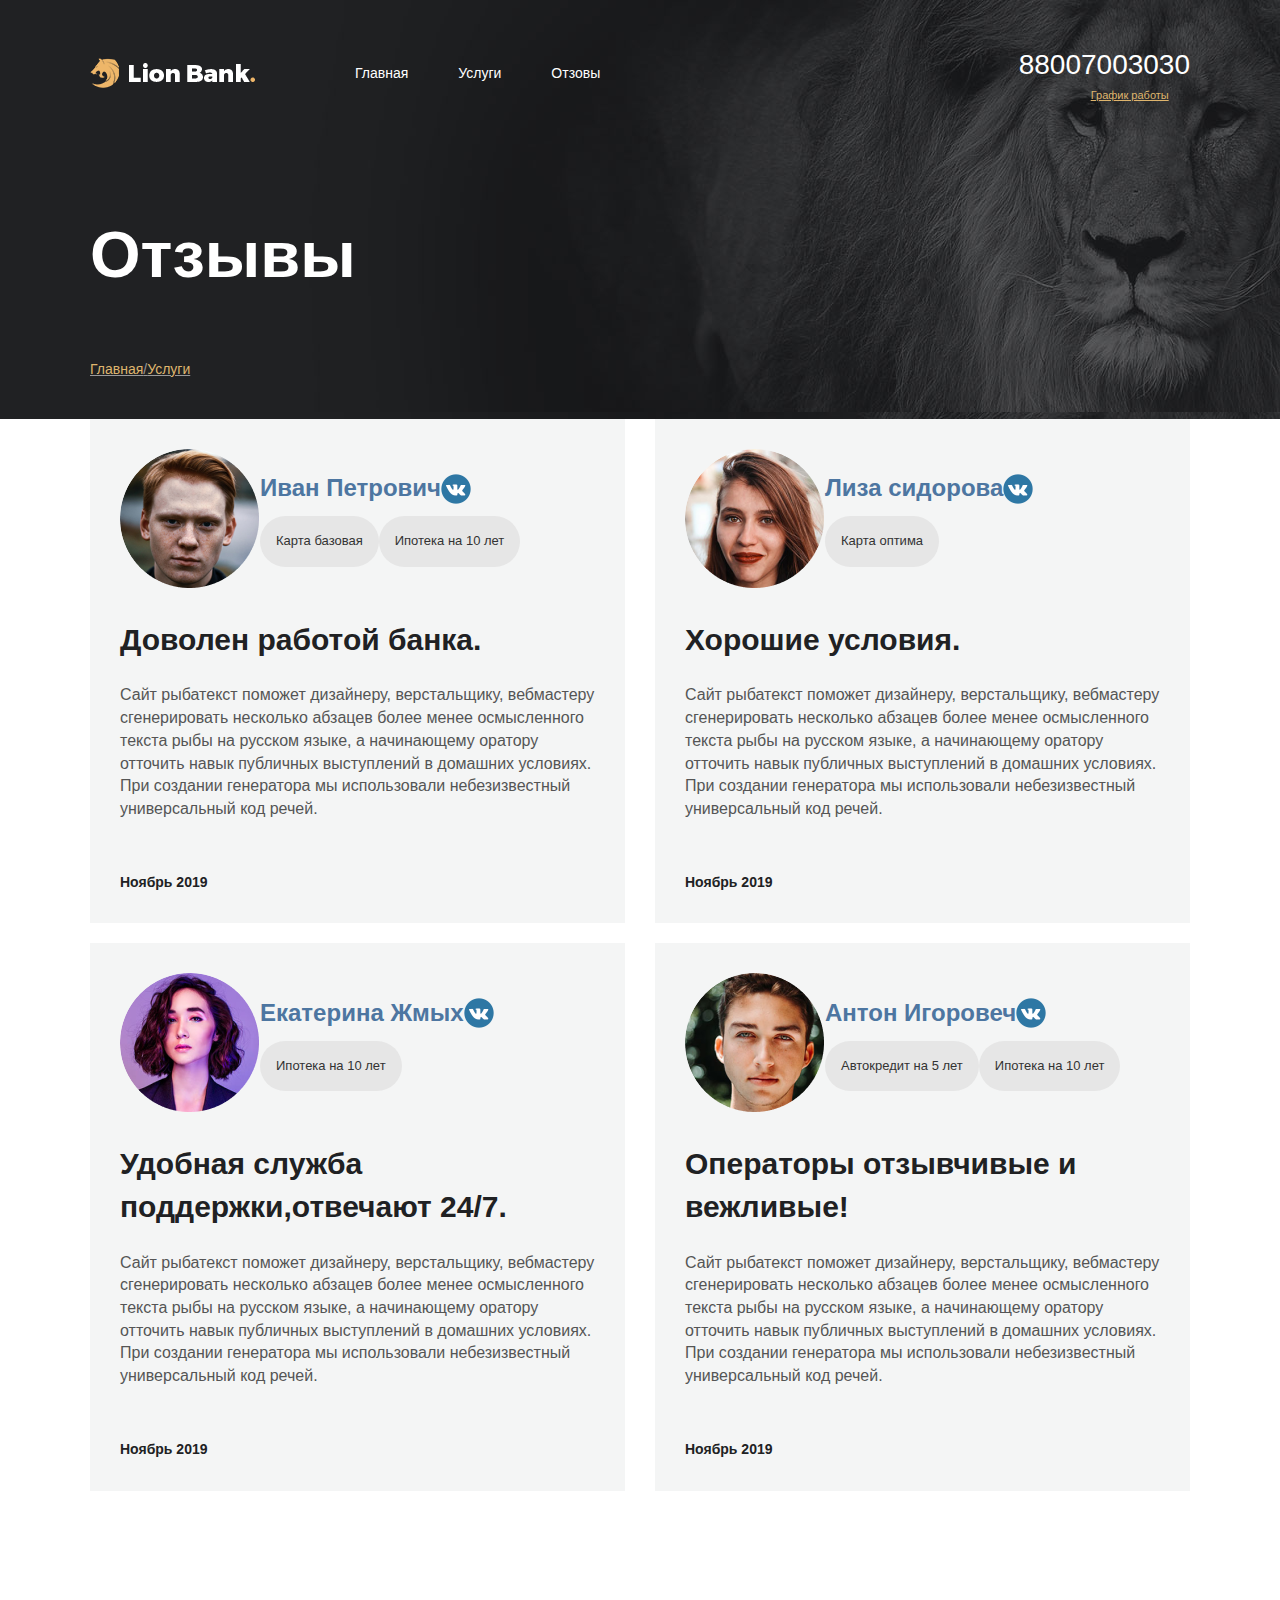
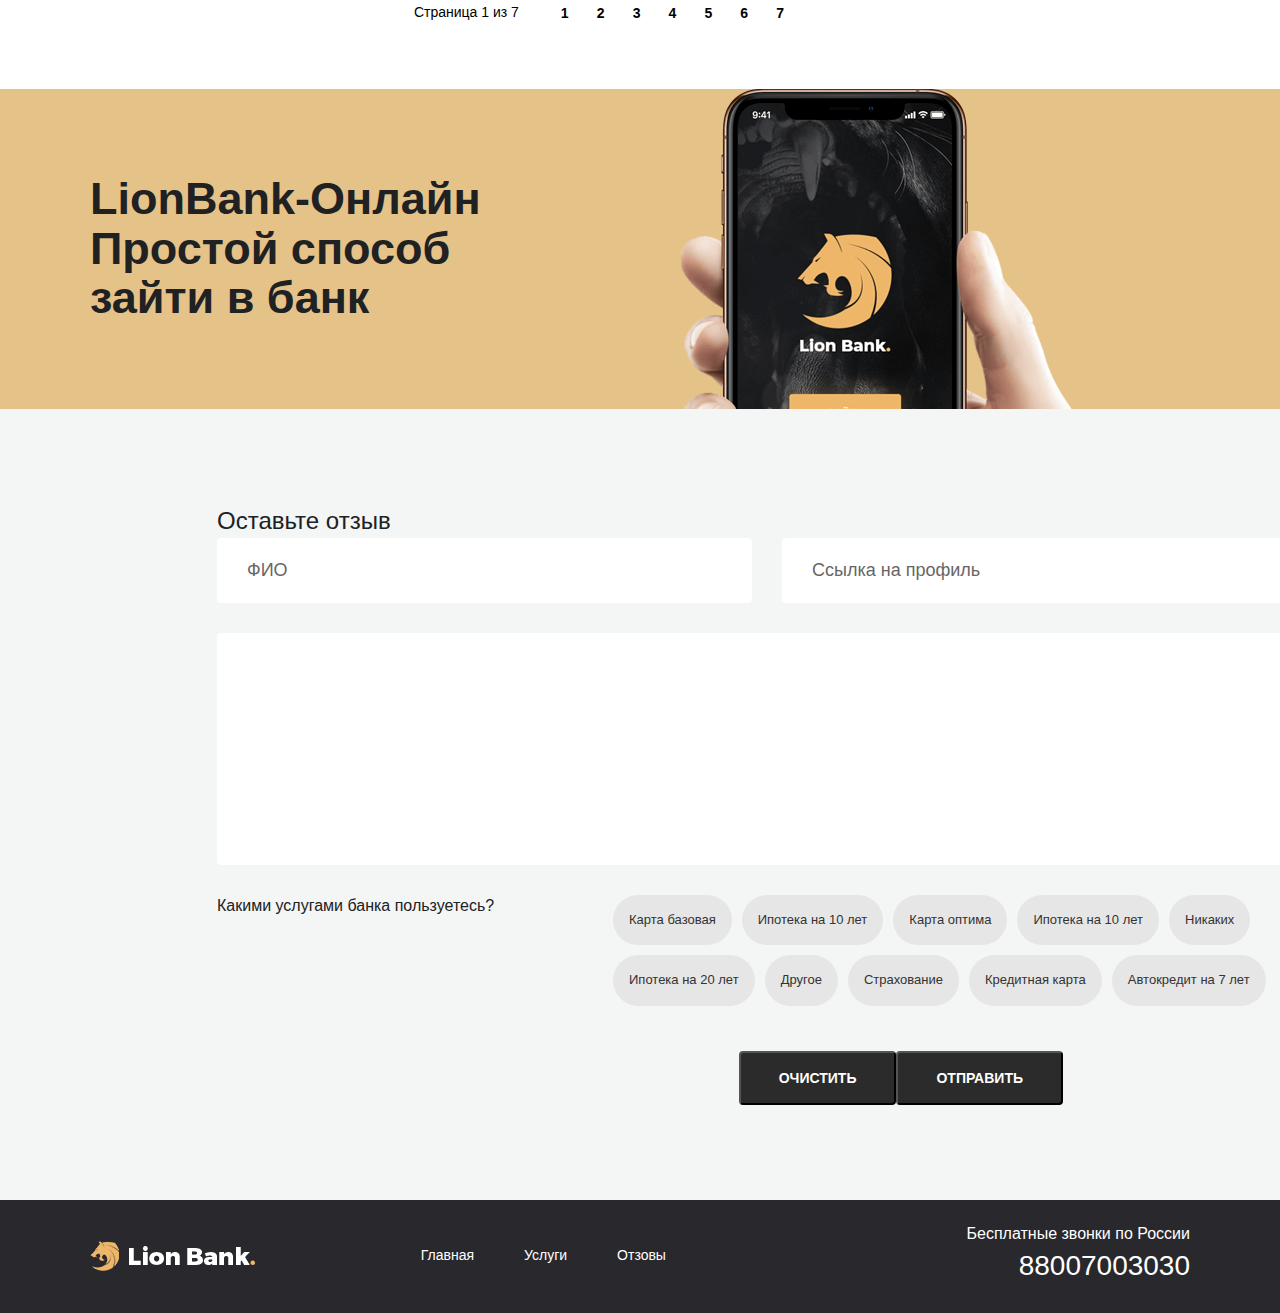
==== commit 904fbbb3: "Add files via upload" ====
--- a/reviews.html
+++ b/reviews.html
@@ -190,11 +190,11 @@
                 <h2 class="inner-section-title">Оставьте отзыв</h2>
                 <form class="form">
                     <div class="form__row">
-                        <imput tupe="text" placeholder="ФИО" class="form__imput"></imput>
-                        <imput tupe="text" placeholder="Ссылка на профиль" class="form__imput"></imput>
+                        <input type="text" placeholder="ФИО" class="form__input"></input>
+                        <input type="text" placeholder="Ссылка на профиль" class="form__input"></input>
                     </div>
                     <div class="form__row">
-                        <textarea class="form__imput form__imput--textaria"></textarea>
+                        <textarea class="form__input form__input--textaria"></textarea>
                     </div>
                 </form>
                 <div class="form__controls">
@@ -264,8 +264,8 @@
                 </div>
             </div>
             <div class="form__btm">
-                <button type="recet" class="features-button-color--black">Очистить</button>
-                <button type="sumbit" class="features-button-color--black">Отправить</button>
+                <button type="recet" class="button-black button-silver">Очистить</button>
+                <button type="sumbit" class="button-black button-silver">Отправить</button>
             </div>
         </section>
         <footer class="inner--footer">
@@ -279,7 +279,7 @@
                             <li class="menu__item">
                                 <a href="./index.html" class="menu__list">Главная</a>
                             <li class="menu__item">
-                                <a href="/services.html" class="menu__list">Услуги</a>
+                                <a href="./services.html" class="menu__list">Услуги</a>
                             <li class="menu__item">
                                 <a href="./reviews.html" class="menu__list">Отзовы</a>
                             </li>
--- a/main.css
+++ b/main.css
@@ -167,12 +167,12 @@
     margin-bottom: 63px;
 }
 
-.button{
+.button-yellow{
     border: 1px solid transparent;
     outline: none;
 }
 
-.preview__button{
+.button-yellow{
     background: #dfb56d;
     border-radius: 4px;
     padding: 17px 38px;
@@ -184,7 +184,7 @@
     font-size: 14px;
 }
 
-.preview__button:hover{
+.button-yellow:hover{
     background: #d3a556;
     box-shadow: 0 0 25px 0 rgba(223, 181, 109, .15)
 }
@@ -278,7 +278,7 @@
     margin-bottom: 55px;
 }
 
-.features-button-color--black{
+.button-black{
     background: #202123;
     border-radius: 4px;
     padding: 17px 38px;
@@ -290,44 +290,21 @@
     font-size: 14px;
 }
 
-.features-button-color--black:hover{
-background: #dfb56d;
-}
-
-.features-button-color-blu{
-    background: #dfb56d;
-    border-radius: 4px;
-    padding: 17px 38px;
-    color: #fff;
-    font-weight: bold;
-    text-transform: uppercase;
-    text-decoration: none;
-    display: inline-block;
-    font-size: 14px;
-}
-
-.features-button-color-blu:hover{
-    background: #202123;
-}
-
-.features-button-color-gold{
-    background: #202123;
-    border-radius: 4px;
-    padding: 17px 38px;
-    color: #fff;
-    font-weight: bold;
-    text-transform: uppercase;
-    text-decoration: none;
-    display: inline-block;
-    font-size: 14px;
-}
-
-.features-button-color-gold:hover{
-    background: #dfb56d;
-}
+.button-black:hover{
+    background: #d3a556;
+    box-shadow: 0 0 25px 0 rgba(223, 181, 109, .15)
+}
+
+.button-black.button-silver{
+    background:#2B2B2B
+}
+
+.button-black.button-silver:hover{
+    background:#8E8E8E
+}
+
 
 .features__img::before{
-    content: "";
     width: 284px;
     height: 284px;
     display: block;
@@ -519,22 +496,7 @@
 .about__text:last-child{
     margin: 0;
 }
-.about__button{
-    background: #dfb56d;
-    border-radius: 4px;
-    padding: 17px 38px;
-    color: #fff;
-    font-weight: bold;
-    text-transform: uppercase;
-    text-decoration: none;
-    display: inline-block;
-    font-size: 14px;;
-}
-
-.about__button:hover{
-    background: #d3a556;
-    box-shadow: 0 0 25px 0 rgba(223, 181, 109, .15)
-}
+
 
 .footer{
     padding-top: 0px;
@@ -720,22 +682,7 @@
     width: 520px;
 }
 
-.btm_car{
-    margin-top: 25px;
-    background: #202123;
-    border-radius: 4px;
-    padding: 15px 27px;
-    color: #fff;
-    font-weight: bold;
-    text-transform: uppercase;
-    text-decoration: none;
-    display: inline-flex;
-    font-size: 12px;
-}
-
-.btm_car:hover{
-    background: #dfb56d;
-    }
+
 
 .services__title-fem{
     margin-top: 10px;
@@ -758,22 +705,7 @@
     margin-top: 25px;
     }
 
-.btm-fem{
-    margin-top: 8px;
-    background: #dfb56d;
-    border-radius: 4px;
-    padding: 15px 32px;
-    color: #fff;
-    font-weight: bold;
-    text-transform: uppercase;
-    text-decoration: none;
-    display: inline-block;
-    font-size: 11px;
-}
-
-.btm-fem:hover{
-    background: #202123;
-}
+
 
 .services__item{
     margin-left: 1%;
@@ -989,7 +921,7 @@
     margin-bottom: 30px;
 }
 
-.form__imput{
+.form__input{
     flex: 1;
     margin-right: 30px;
     border-radius: 4px;
@@ -999,15 +931,15 @@
     font-size: 18px;
     color: #202123;
 }
-.form__imput:last-child{
-    margin-right:0;
-}
-
-.form__imput::placeholder{
+.form__input:last-child{
+    margin-right:0px;
+}
+
+.form__input::placeholder{
     color: #666;
     }
 
-.form__imput--textaria{
+.form__input--textaria{
     height: 232px;
 }
 
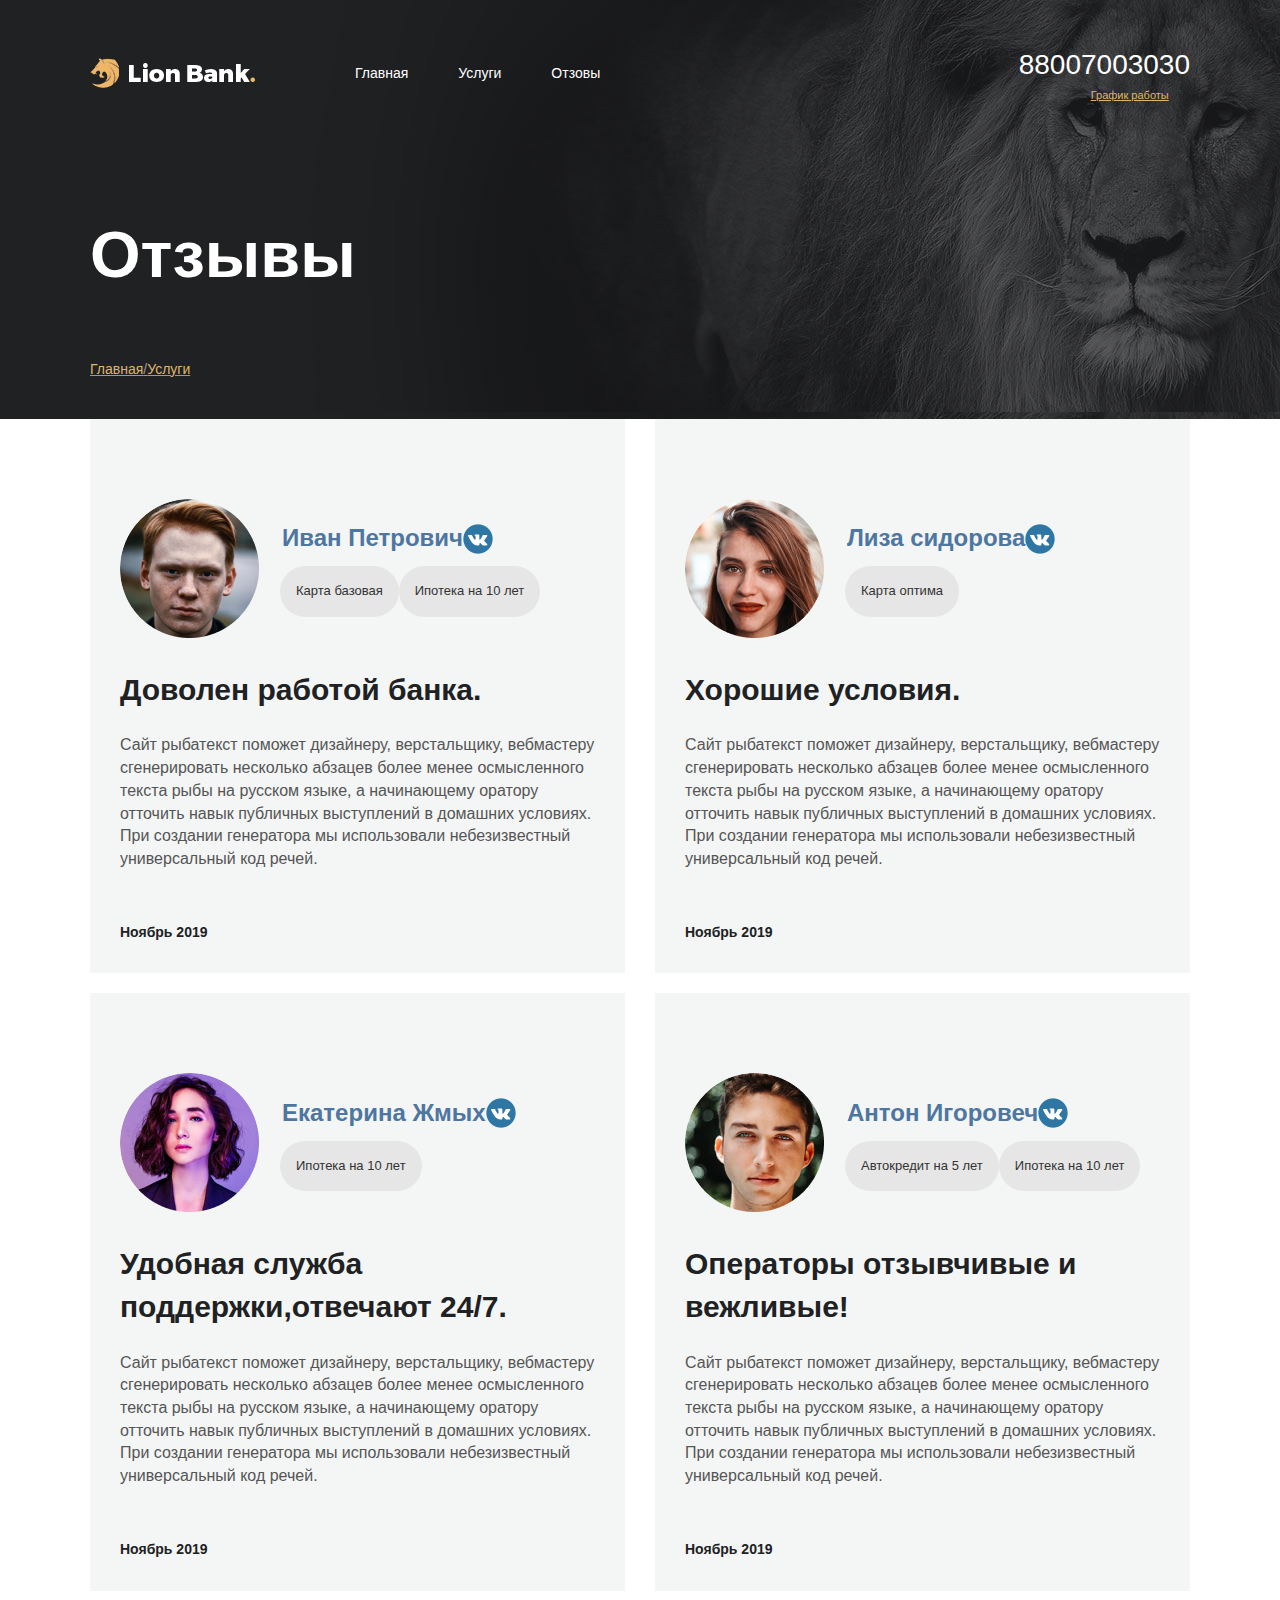
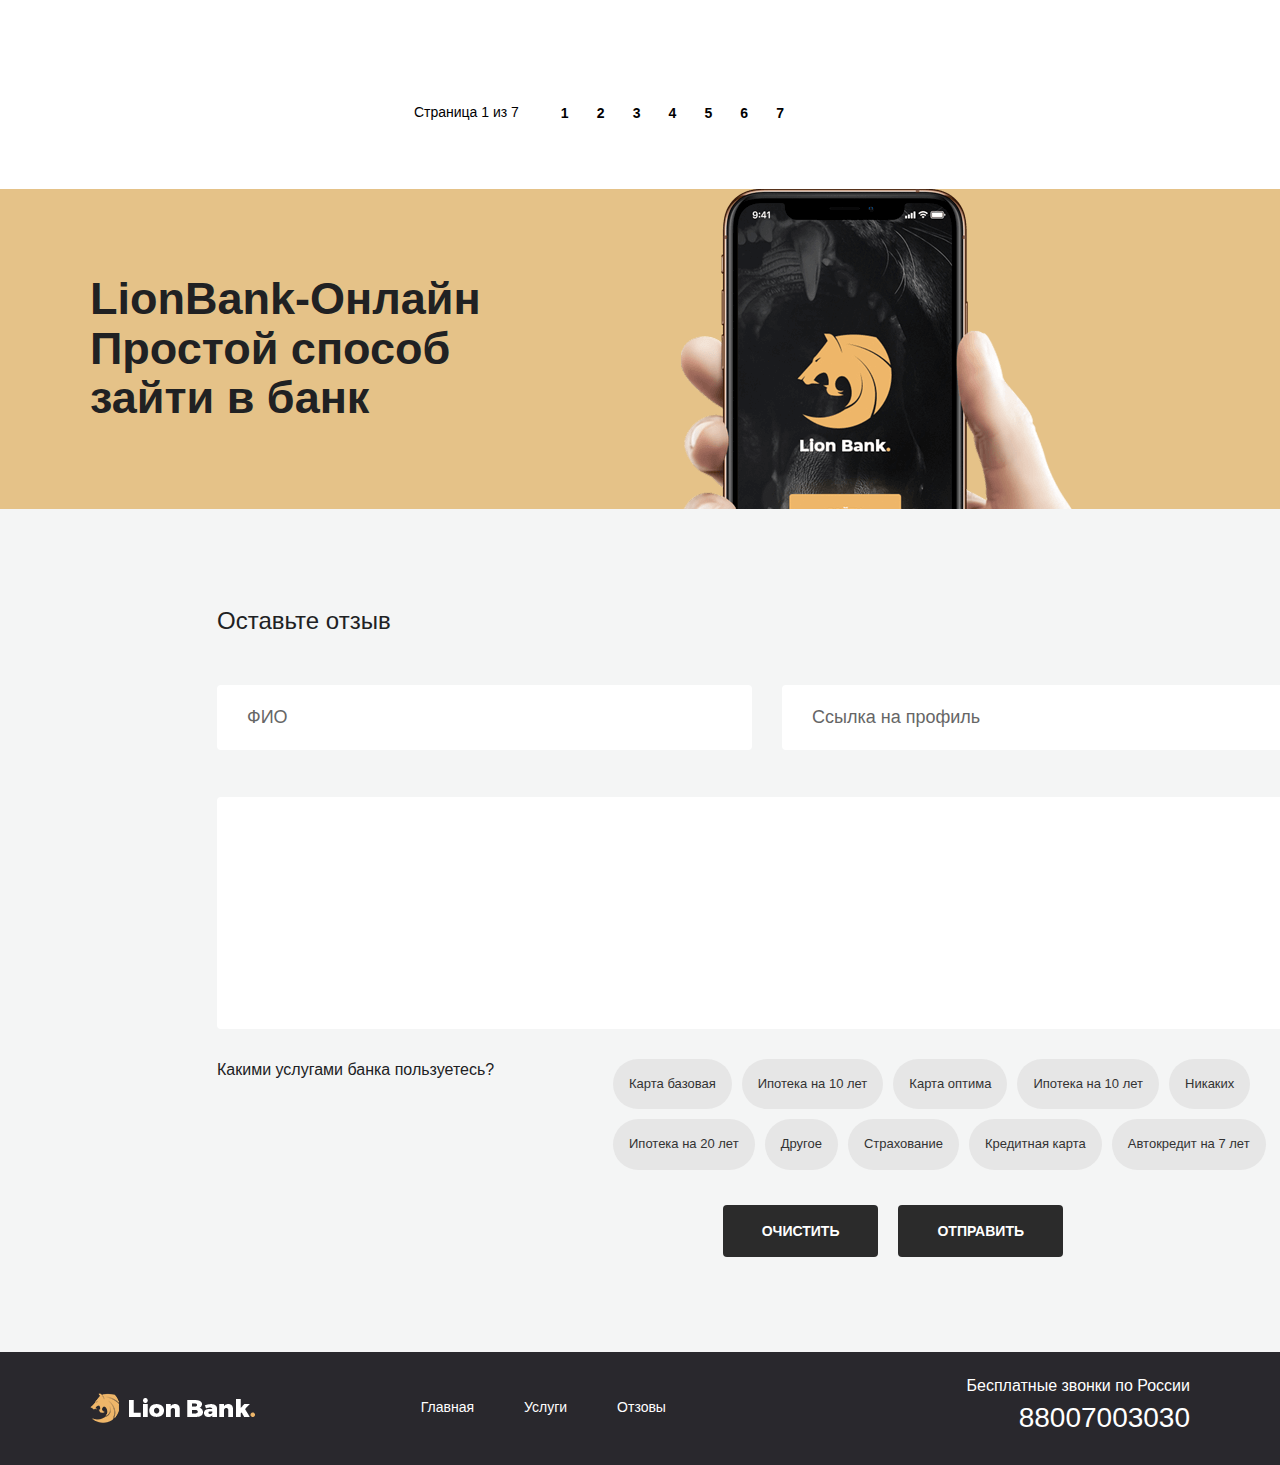
==== commit 11f83b6b: "Add files via upload" ====
--- a/reviews.html
+++ b/reviews.html
@@ -209,63 +209,63 @@
                         <li class="controls__item">
                             <label class="controls__elem">
                             <input type="checkbox" class="controls__checkbox">
-                            <div class="tag">Ипотека на 10 лет</div>
-                        </label>
-                        </li>
-                        <li class="controls__item">
-                            <label class="controls__elem">
-                            <input type="chechbox" class="controls__checkbox">
-                            <div class="tag">Карта оптима</div>
-                        </label>
-                        </li>
-                        <li class="controls__item">
-                            <label class="controls__elem">
-                            <input type="chechbox" class="controls__checkbox">
-                            <div class="tag">Ипотека на 10 лет</div>
-                        </label>
-                        </li>
-                        <li class="controls__item">
-                            <label class="controls__elem">
-                            <input type="chechbox" class="controls__checkbox">
-                            <div class="tag">Никаких</div>
-                        </label>
-                        </li>
-                        <li class="controls__item">
-                            <label class="controls__elem">
-                            <input type="chechbox" class="controls__checkbox">
-                            <div class="tag">Ипотека на 20 лет</div>
-                        </label>
-                        </li>
-                        <li class="controls__item">
-                            <label class="controls__elem">
-                            <input type="chechbox" class="controls__checkbox">
-                            <div class="tag">Другое</div>
-                        </label>
-                        </li>
-                        <li class="controls__item">
-                            <label class="controls__elem">
-                            <input type="chechbox" class="controls__checkbox">
-                            <div class="tag">Страхование</div>
-                        </label>
-                        </li>
-                        <li class="controls__item">
-                            <label class="controls__elem">
-                            <input type="chechbox" class="controls__checkbox">
-                            <div class="tag">Кредитная карта</div>
-                        </label>
-                        </li>
-                        <li class="controls__item">
-                            <label class="controls__elem">
-                            <input type="chechbox" class="controls__checkbox">
-                            <div class="tag">Автокредит на 7 лет</div>
+                            <div class="tag controls__tag">Ипотека на 10 лет</div>
+                        </label>
+                        </li>
+                        <li class="controls__item">
+                            <label class="controls__elem">
+                            <input type="checkbox" class="controls__checkbox">
+                            <div class="tag controls__tag">Карта оптима</div>
+                        </label>
+                        </li>
+                        <li class="controls__item">
+                            <label class="controls__elem">
+                            <input type="checkbox" class="controls__checkbox">
+                            <div class="tag controls__tag">Ипотека на 10 лет</div>
+                        </label>
+                        </li>
+                        <li class="controls__item">
+                            <label class="controls__elem">
+                            <input type="checkbox" class="controls__checkbox">
+                            <div class="tag controls__tag">Никаких</div>
+                        </label>
+                        </li>
+                        <li class="controls__item">
+                            <label class="controls__elem">
+                            <input type="checkbox" class="controls__checkbox">
+                            <div class="tag controls__tag">Ипотека на 20 лет</div>
+                        </label>
+                        </li>
+                        <li class="controls__item">
+                            <label class="controls__elem">
+                            <input type="checkbox" class="controls__checkbox">
+                            <div class="tag controls__tag">Другое</div>
+                        </label>
+                        </li>
+                        <li class="controls__item">
+                            <label class="controls__elem">
+                            <input type="checkbox" class="controls__checkbox">
+                            <div class="tag controls__tag">Страхование</div>
+                        </label>
+                        </li>
+                        <li class="controls__item">
+                            <label class="controls__elem">
+                            <input type="checkbox" class="controls__checkbox">
+                            <div class="tag controls__tag">Кредитная карта</div>
+                        </label>
+                        </li>
+                        <li class="controls__item">
+                            <label class="controls__elem">
+                            <input type="checkbox" class="controls__checkbox">
+                            <div class="tag controls__tag">Автокредит на 7 лет</div>
                         </label>
                         </li>
                     </ul>
                 </div>
             </div>
             <div class="form__btm">
-                <button type="recet" class="button-black button-silver">Очистить</button>
-                <button type="sumbit" class="button-black button-silver">Отправить</button>
+                <button type="reset" class="button button-silver">Очистить</button>
+                <button type="sumbit" class="button button-silver">Отправить</button>
             </div>
         </section>
         <footer class="inner--footer">
@@ -287,22 +287,22 @@
                     </nav>
                     <div class="socials">
                         <ul class="socials__list">
-                            <li class="socials__item--telegram">
+                            <li class="socials socials__item--telegram">
                                 <a href="#" class="socials__link">
                                     <img src="./img/telegram.png" alt="" class="socias__icon">
                                 </a>
                             </li>
-                            <li class="socials__item--vk">
+                            <li class="socials socials__item--vk">
                                 <a href="#" class="socials__link">
                                     <img src="./img/vk.png" alt="" class="socias__icon">
                                 </a>
                             </li>
-                            <li class="socials__item--fb">
+                            <li class="socials socials__item--fb">
                                 <a href="#" class="socials__link">
                                     <img src="./img/f.png" alt="" class="socials__icon">
                                 </a>
                             </li>
-                            <li class="socials__item--insta">
+                            <li class="socials socials__item--insta">
                                 <a href="#" class="socials__link">
                                     <img src="./img/in.png" alt="" class="socials__icon">
                                 </a>
--- a/main.css
+++ b/main.css
@@ -167,12 +167,12 @@
     margin-bottom: 63px;
 }
 
-.button-yellow{
+.button{
     border: 1px solid transparent;
     outline: none;
 }
 
-.button-yellow{
+.button.button-yellow{
     background: #dfb56d;
     border-radius: 4px;
     padding: 17px 38px;
@@ -185,7 +185,49 @@
 }
 
 .button-yellow:hover{
+    background: #010101;
+    box-shadow: 0 0 25px 0 rgba(223, 181, 109, .15)
+}
+
+.button.button-black{
+    background: #202123;
+    border-radius: 4px;
+    padding: 17px 38px;
+    color: #fff;
+    font-weight: bold;
+    text-transform: uppercase;
+    text-decoration: none;
+    display: inline-block;
+    font-size: 14px;
+
+}
+
+.button.button-black:hover{
+    background: #dfb56d;
+    box-shadow: 0 0 25px 0 rgba(223, 181, 109, .15)
+}
+
+
+
+.button-black:hover{
     background: #d3a556;
+    box-shadow: 0 0 25px 0 rgba(223, 181, 109, .15)
+}
+
+.button.button-silver{
+    background:#2B2B2B;
+    border-radius: 4px;
+    padding: 17px 38px;
+    color: #fff;
+    font-weight: bold;
+    text-transform: uppercase;
+    text-decoration: none;
+    display: inline-block;
+    font-size: 14px;
+}
+
+.button.button-silver:hover{
+    background:#8E8E8E;
     box-shadow: 0 0 25px 0 rgba(223, 181, 109, .15)
 }
 
@@ -278,30 +320,6 @@
     margin-bottom: 55px;
 }
 
-.button-black{
-    background: #202123;
-    border-radius: 4px;
-    padding: 17px 38px;
-    color: #fff;
-    font-weight: bold;
-    text-transform: uppercase;
-    text-decoration: none;
-    display: inline-block;
-    font-size: 14px;
-}
-
-.button-black:hover{
-    background: #d3a556;
-    box-shadow: 0 0 25px 0 rgba(223, 181, 109, .15)
-}
-
-.button-black.button-silver{
-    background:#2B2B2B
-}
-
-.button-black.button-silver:hover{
-    background:#8E8E8E
-}
 
 
 .features__img::before{
@@ -704,8 +722,6 @@
     color: #303030;
     margin-top: 25px;
     }
-
-
 
 .services__item{
     margin-left: 1%;
@@ -833,12 +849,14 @@
 }
 
 .review__header{
+    margin-top: 50px;
     display: flex;
     align-items: center;
     margin-bottom: 30px;
 }
 
 .review__user{
+    margin-left: 22px;
     text-decoration: none;
     display: flex;
     align-items: center;
@@ -861,6 +879,7 @@
 }
 
 .review__tag{
+    margin-left: 20px;
     display: flex;
     align-items: flex-start;
 }
@@ -917,6 +936,7 @@
 }
 
 .form__row{
+    margin-top: 47px;
     display: flex;
     margin-bottom: 30px;
 }
@@ -943,11 +963,14 @@
     height: 232px;
 }
 
+input:hover{border:2px solid red}
+input:focus{border:2px solid red}
+
 .controls__elem{
     cursor: pointer;
 }
 
-.controls__checkbox:checked.controls__tag {
+.controls__checkbox:checked ~ .controls__tag{
      background:#c7e9d0;
 }
 
@@ -968,6 +991,8 @@
     flex: 1;
     display: flex;
     flex-wrap: wrap;
+    margin-bottom: -10px;
+    margin-right: -10px;
 }
 
 .controls__item{
@@ -980,9 +1005,10 @@
     justify-content: flex-end;
 }
 
-.form__btm{
+.form__btm .button.button-silver{
     margin-right: 20px;
 }
-.form__btm:last-child{
+.form__btm .button.button-silver:last-child{
     margin-right: 0;
 }
+
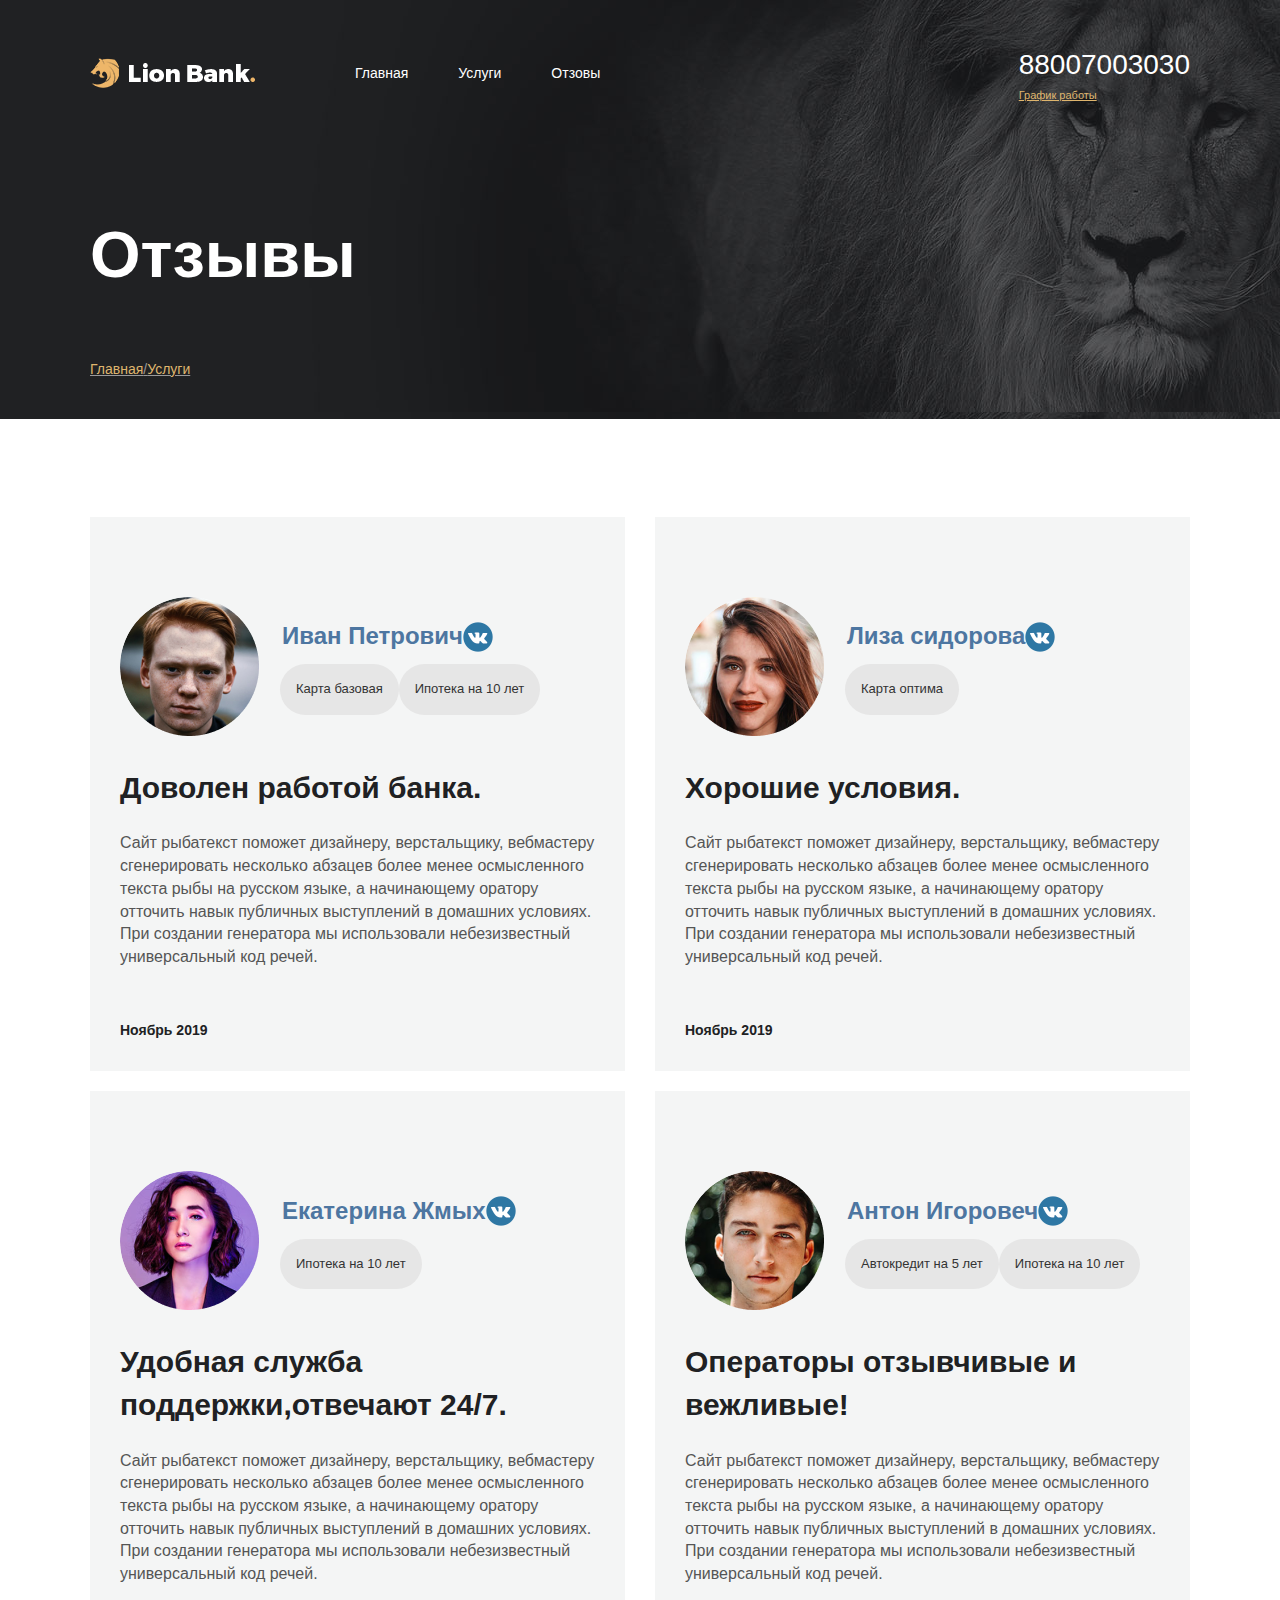
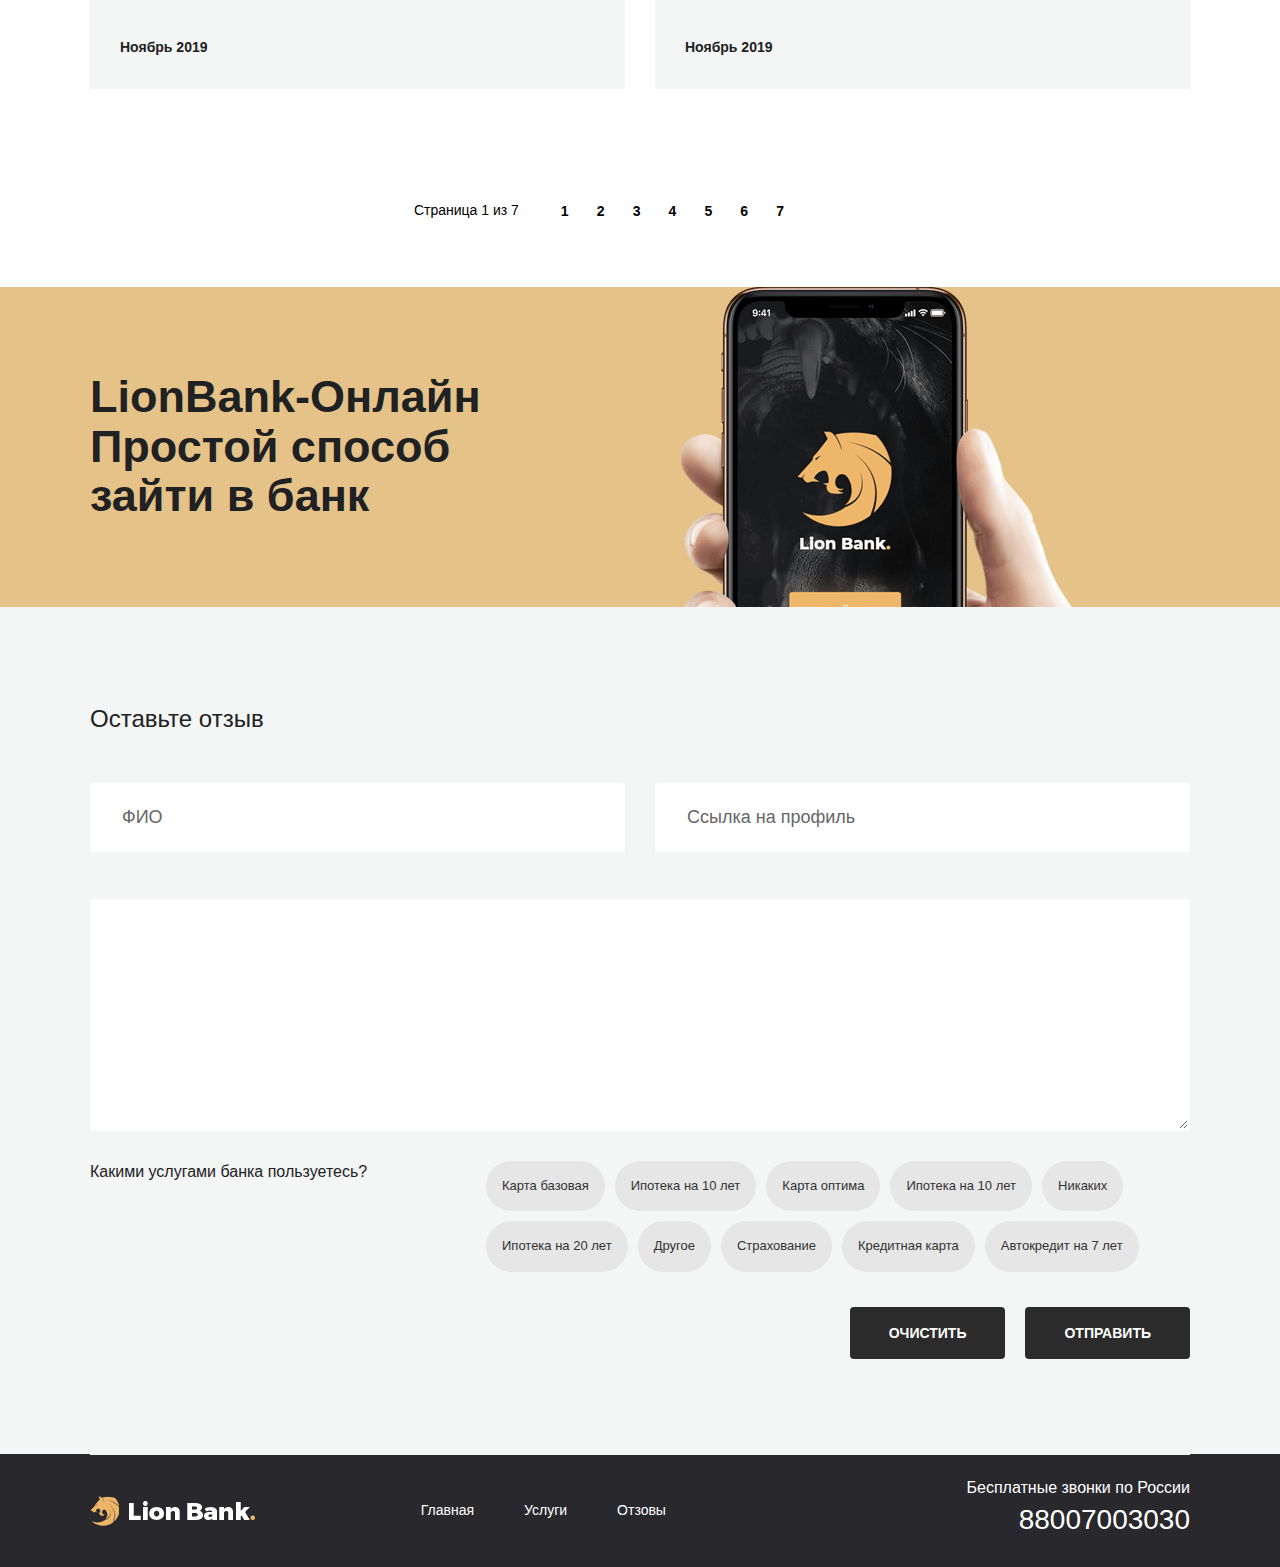
==== commit 4746d92f: "Add files via upload" ====
--- a/reviews.html
+++ b/reviews.html
@@ -262,10 +262,10 @@
                         </li>
                     </ul>
                 </div>
-            </div>
-            <div class="form__btm">
-                <button type="reset" class="button button-silver">Очистить</button>
-                <button type="sumbit" class="button button-silver">Отправить</button>
+                <div class="form__btm">
+                    <button type="reset" class="button button-silver">Очистить</button>
+                    <button type="sumbit" class="button button-silver">Отправить</button>
+                </div>
             </div>
         </section>
         <footer class="inner--footer">
--- a/main.css
+++ b/main.css
@@ -87,10 +87,11 @@
 .wrapper{
     margin: auto;
     width: 1200px;
+    overflow: hidden;
 }
 
 header{
-    padding-top: 45px;
+    padding-top:45px;
     margin-bottom: 106px;
     display: flex;
     justify-content: space-between;
@@ -122,7 +123,7 @@
     text-decoration: none;
 }
     
-.menu__link:hover{
+.menu .menu__link:hover{
     color:#dfb56d
 }
 
@@ -147,8 +148,68 @@
     margin-right: 0px;
     text-decoration: underline;
     color: #dfb56d;
-    margin-left: 72px;;
-}
+}
+
+.dropdown{
+    max-width: max-content;
+    margin-left: auto;
+    position: relative;
+    cursor: pointer;
+}
+
+.dropdown__item{
+    border-radius: 5px;
+    display: flex;
+    justify-content: center;
+    font-size: 13px;
+    line-height: 21px;
+    color: #1e1f20;
+    background: #EDEDED;
+    right: 0px;
+    margin-top: 5%;
+    padding: 10px;
+    opacity: 0;
+    transition:opacity .5s ;
+   
+}
+
+.dropdown__item::before{
+    left: 87px;
+    top: -9px;
+    position: absolute;
+    content: "";
+    width: 0;
+    height: 0;
+    border-left: 8px solid transparent;
+    border-right: 8px solid transparent;
+    border-bottom: 11px solid #EDEDED;
+}
+
+.dropdown{
+    position: absolute;
+    flex-direction: column;
+}
+
+.text__time{
+    font-size: 14px;
+    line-height: 21px;
+
+}
+
+.text__breic{
+    display: flex;
+    justify-content: left;
+    font-size: 14px;
+    line-height: 21px;
+}
+
+.dropdown:hover .dropdown__item{
+    right: 0;
+    opacity: 1;
+}
+
+
+
 .preview{
     width: 38%;
     margin-bottom: 120px;
@@ -476,7 +537,7 @@
 }
 
 .inner-section.inner-section--bg--grey{
-    padding: 95px 217px;
+    padding: 95px 0;
     width: auto;
     background: #fff;
     color: #202123;
@@ -517,6 +578,7 @@
 
 
 .footer{
+    border-top:1px solid #F4F5F5;
     padding-top: 0px;
     height: 113px;
     position: relative;
@@ -549,7 +611,7 @@
     width: 257px;
 }
 
-.menu__list:hover{
+.menu__link:hover{
     color:#dfb56d
 }
 
@@ -610,6 +672,7 @@
 /*  services page */
 
 .top-line{
+    margin-bottom: 98px;
     min-height: 328px;
     display: flex;
     flex-direction: column;
@@ -942,15 +1005,20 @@
 }
 
 .form__input{
+    border:2px solid transparent;
     flex: 1;
     margin-right: 30px;
     border-radius: 4px;
-    border:none;
     background: #fff;
     padding: 22px 30px;
     font-size: 18px;
     color: #202123;
 }
+
+input:focus{border-color: red;}
+input:hover{border-color: red;}
+
+
 .form__input:last-child{
     margin-right:0px;
 }
@@ -963,8 +1031,7 @@
     height: 232px;
 }
 
-input:hover{border:2px solid red}
-input:focus{border:2px solid red}
+
 
 .controls__elem{
     cursor: pointer;
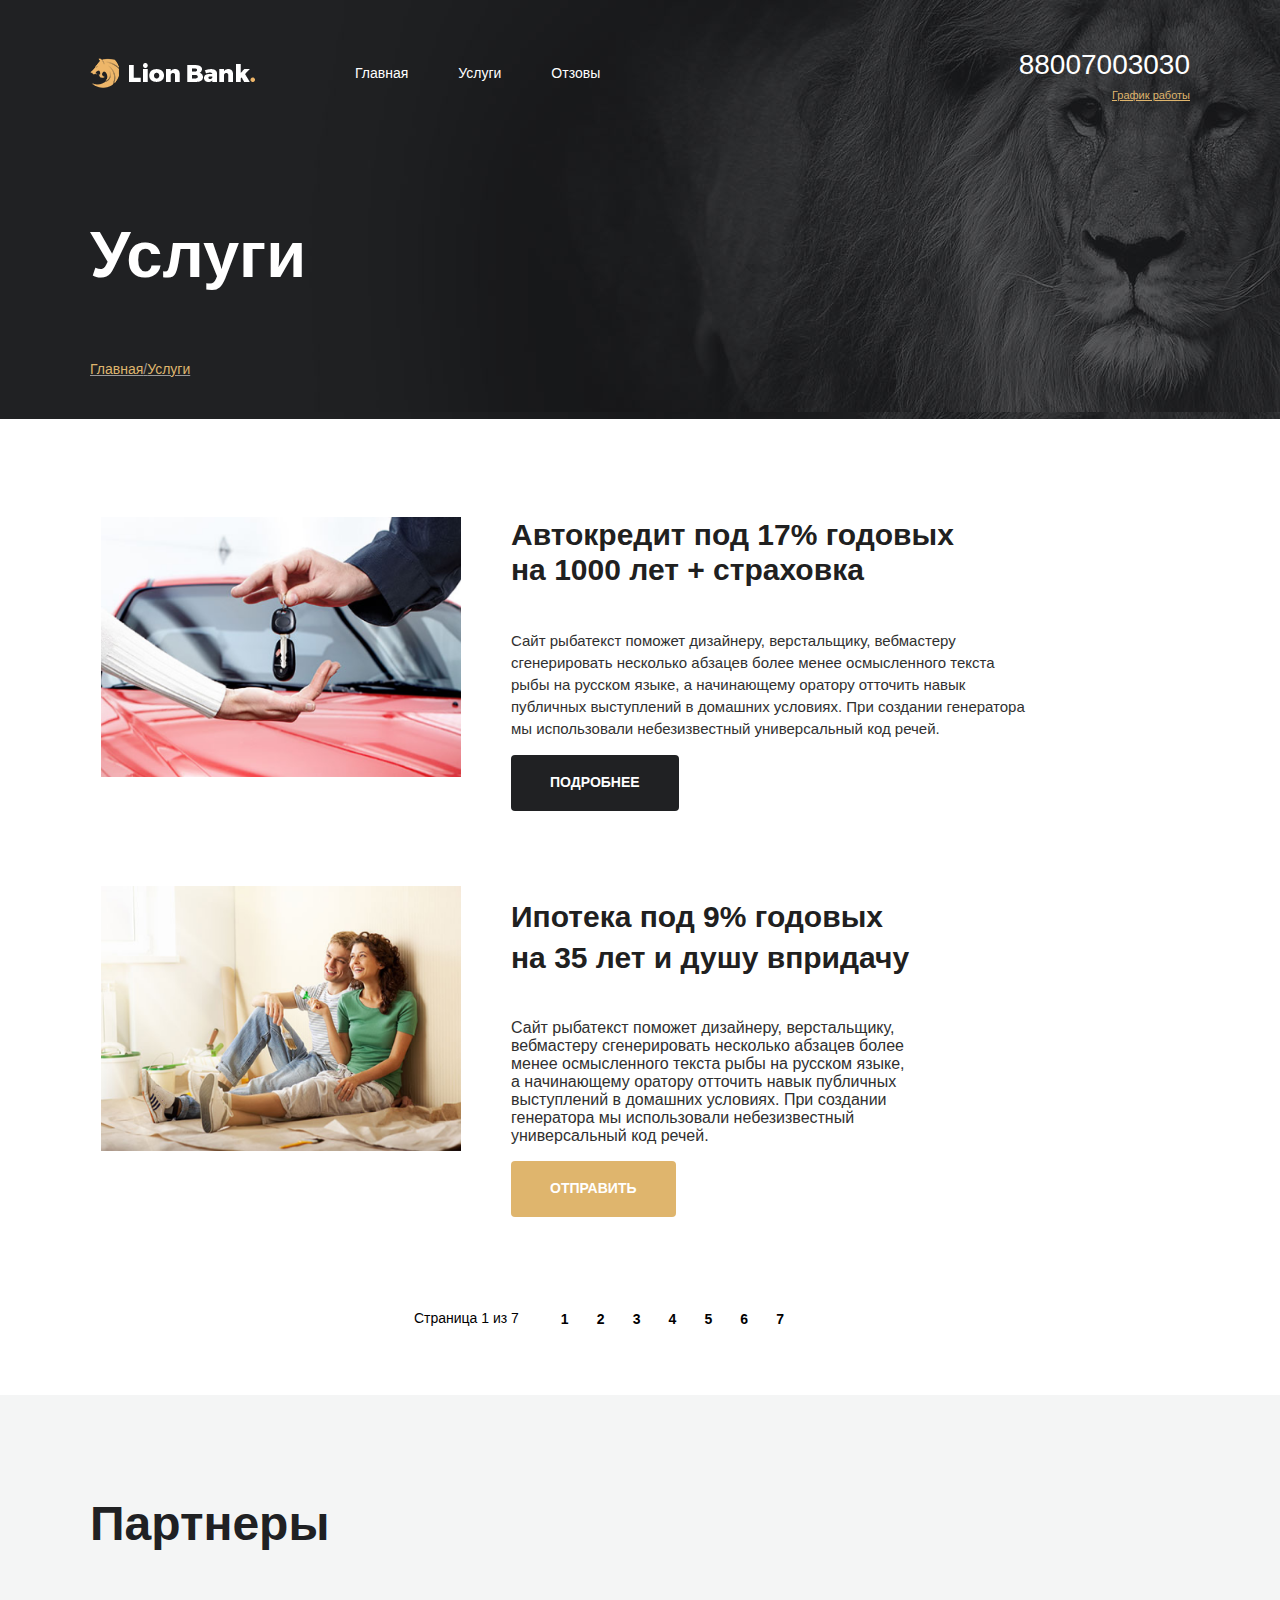
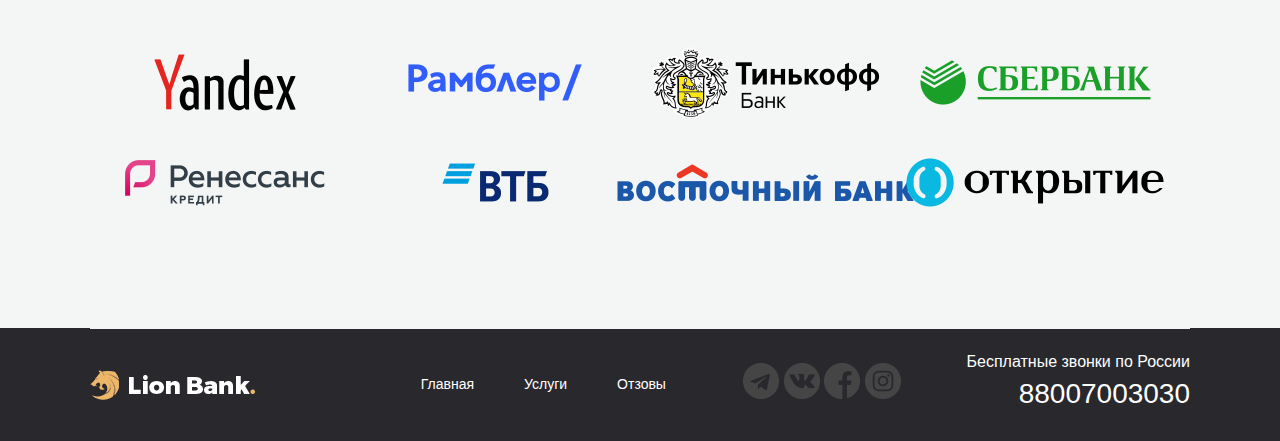
==== commit 525cd380: "Add files via upload" ====
--- a/reviews.html
+++ b/reviews.html
@@ -4,9 +4,7 @@
     <meta charset="UTF-8">
     <meta name="viewport" content="width=device-width, initial-scale=1.0">
     <title>Leon-Bank | services</title>
-
-<link rel="stylesheet" href="@import url('https://fonts.googleapis.com/css2?family=Open+Sans:wght@300;400;600;700&display=swap');">
-<link rel="stylesheet" href="./index.html">
+    <link rel="stylesheet" href="@import url('https://fonts.googleapis.com/css2?family=Open+Sans:wght@300;400;600;700&display=swap');">
 <link rel="stylesheet" href="./main.css">
 <link rel="stylesheet" href="./services.html">
 </head>
@@ -17,8 +15,7 @@
                 <header class="header">
                     <div class="header__col">
                         <a href="./index.html" class="logo__services">
-                            <img src="./img/logo.png" alt="logo" class="logo">
-                          </a>
+                            <img src="./img/logo.png" alt="logo" class="logo"></a>
                           <nav class="menu__services">
                               <ul class="menu__list">
                                   <li class="menu__item">
@@ -34,11 +31,18 @@
                     <div class="header__col header__col--aling--right">
                         <div class="contacts__services">
                             <a href="#" class="contacts__phone">88007003030</a>
-                            <span class="contacts__graf">График работы</span>
+                            <div class="dropdown">
+                                <span class="contacts__graf">График работы</span>
+                                <div class="dropdown dropdown__item">
+                                    <div class="text__time">пн-вс: 09:00 - 20:00</div>
+                                    <div class="text__breic">Обед: 14:00-14:30</div>
+                                </div>  
+                            </div>
                         </div>
                     </div>
                 </header>
-                <h1 class="page-title">Отзывы</h1>
+        <div class="main__preview">
+                <h1 class="page-title">Услуги</h1>
                 <nav class="breadcrumbs">
                     <ul class="breadcrumbs__list">
                         <li class="breadcrumbs__item">
@@ -53,101 +57,33 @@
         </section>
         <main class="page-content">
             <div class="container">
-                <ul class="reviews">
-                    <li class="reviews__item review">
-                        <div class="review__header">
-                            <div class="review__photo">
-                                <div class="avatar">
-                                    <img src="./img/Эллипс.png"alt="user" class="avatar__img">
-                                </div>
-                            </div>
-                            <div class="review__userdata">
-                                <a href="#" class="review__user">Иван Петрович</a>
-                                <ul class="review__tag">
-                                    <li class="review__tag-item tag tag--bg--green">Карта базовая</li>
-                                    <li class="review__tag-item tag">Ипотека на 10 лет</li>
-                                </ul>
-                            </div>
+                <ul class="services">
+                    <li class="services__item service">
+                        <div class="services__img">
+                            <img src="./img услуги/key.png" width=360px height="260px" alt="car">
                         </div>
-                        <div class="review__content">
-                            <h3 class="review__title">Доволен работой банка.</h3>
-                            <div class="riview__content-text">
+                        <div class="services__content">
+                            <h2 class="services__title-car">Автокредит под 17% годовых на 1000 лет + страховка</h2>
+                            <div class="service__desc-car">
                                 <p>Сайт рыбатекст поможет дизайнеру, верстальщику, вебмастеру сгенерировать несколько абзацев более менее осмысленного текста рыбы на русском языке, а начинающему оратору отточить навык публичных выступлений в домашних условиях. При создании генератора мы использовали небезизвестный универсальный код речей. </p>
                             </div>
-                            <time class="review__date">Ноябрь 2019</time>
+                            <a href="#" class="button button-black">Подробнее</a>
+                        </div>  
+                    </li>
+                    <li class="services__item service">
+                        <div class="services__img">
+                            <img src="./img услуги/couple.png" width=360px height="265px" alt="fem">
                         </div>
-                    </li>
-                    <li class="reviews__item review">
-                        <div class="review__header">
-                            <div class="review__photo">
-                                <div class="avatar">
-                                    <img src="./img/Эллипс (1).png" alt="user" class="avatar__img">
-                                </div>
-                            </div>
-                            <div class="review__userdata">
-                                <a href="#" class="review__user">Екатерина Жмых</a>
-                                <ul class="review__tag">
-                                    <li class="review__tag-item tag">Ипотека на 10 лет</li>
-                                </ul>
-                            </div>
-                        </div>
-                        <div class="review__content">
-                            <h3 class="review__title">Удобная служба поддержки,отвечают 24/7.</h3>
-                            <div class="riview__content-text">
+                        <div class="services__content">
+                            <h2 class="services__title-fem">Ипотека под 9% годовых на 35 лет и душу впридачу</h2>
+                            <div class="service__desc-fem">
                                 <p>Сайт рыбатекст поможет дизайнеру, верстальщику, вебмастеру сгенерировать несколько абзацев более менее осмысленного текста рыбы на русском языке, а начинающему оратору отточить навык публичных выступлений в домашних условиях. При создании генератора мы использовали небезизвестный универсальный код речей. </p>
                             </div>
-                            <time class="review__date">Ноябрь 2019</time>
-                        </div>
-                    </li>
-                    <li class="reviews__item review">
-                        <div class="review__header">
-                            <div class="review__photo">
-                                <div class="avatar">
-                                    <img src="./img/Эллипс (2).png" alt="user" class="avatar__img">
-                                </div>
-                            </div>
-                            <div class="review__userdata">
-                                <a href="#" class="review__user">Лиза сидорова</a>
-                                <ul class="review__tag">
-                                    <li class="review__tag-item tag">Карта оптима</li>
-                                </ul>
-                            </div>
-                        </div>
-                        <div class="review__content">
-                            <h3 class="review__title">Хорошие условия.</h3>
-                            <div class="riview__content-text">
-                                <p>Сайт рыбатекст поможет дизайнеру, верстальщику, вебмастеру сгенерировать несколько абзацев более менее осмысленного текста рыбы на русском языке, а начинающему оратору отточить навык публичных выступлений в домашних условиях. При создании генератора мы использовали небезизвестный универсальный код речей. </p>
-                            </div>
-                            <time class="review__date">Ноябрь 2019</time>
-                        </div>
-                    </li>
-                    <li class="reviews__item review">
-                        <div class="review__header">
-                            <div class="review__photo">
-                                <div class="avatar">
-                                    <img src="./img/Эллипс (3).png" alt="user" class="avatar__img">
-                                </div>
-                            </div>
-                            <div class="review__userdata">
-                                <a href="#" class="review__user">Антон Игоровеч</a>
-                                <ul class="review__tag">
-                                    <li class="review__tag-item tag">Автокредит на 5 лет</li>
-                                    <li class="review__tag-item tag">Ипотека на 10 лет</li>
-                                </ul>
-                            </div>
-                        </div>
-                        <div class="review__content">
-                            <h3 class="review__title">Операторы отзывчивые и вежливые!</h3>
-                            <div class="riview__content-text">
-                                <p>Сайт рыбатекст поможет дизайнеру, верстальщику, вебмастеру сгенерировать несколько абзацев более менее осмысленного текста рыбы на русском языке, а начинающему оратору отточить навык публичных выступлений в домашних условиях. При создании генератора мы использовали небезизвестный универсальный код речей. </p>
-                            </div>
-                            <time class="review__date">Ноябрь 2019</time>
-                        </div>
+                            <a href="#" class="button button-yellow">Отправить</a>
+                        </div>  
                     </li>
                 </ul>
-            
-            </div>
-        </main>
+        </main> 
         <div class="paginator paginator-black">
             <div class="paginator__display">
                 Страница <span="class=paginator__display-current">1</span> из
@@ -178,94 +114,51 @@
             </ul>
         </div>
     </div>
-        <section class="separator">
-            <div class="container">
-                <div class="separator__content">
-                    <h2 class="separator__title">LionBank-Онлайн Простой способ зайти в банк</h2>
-                </div>
-            </div>
-        </section>
         <section class="inner-section inner-section--bg--grey">
             <div class="container">
-                <h2 class="inner-section-title">Оставьте отзыв</h2>
-                <form class="form">
-                    <div class="form__row">
-                        <input type="text" placeholder="ФИО" class="form__input"></input>
-                        <input type="text" placeholder="Ссылка на профиль" class="form__input"></input>
-                    </div>
-                    <div class="form__row">
-                        <textarea class="form__input form__input--textaria"></textarea>
-                    </div>
-                </form>
-                <div class="form__controls">
-                    <div class="form__controls-title">Какими услугами банка пользуетесь?</div>
-                    <ul class="controls">
-                        <li class="controls__item">
-                            <label class="controls__elem">
-                            <input type="checkbox" class="controls__checkbox">
-                            <div class="tag controls__tag">Карта базовая</div>
-                        </label>
-                        </li>
-                        <li class="controls__item">
-                            <label class="controls__elem">
-                            <input type="checkbox" class="controls__checkbox">
-                            <div class="tag controls__tag">Ипотека на 10 лет</div>
-                        </label>
-                        </li>
-                        <li class="controls__item">
-                            <label class="controls__elem">
-                            <input type="checkbox" class="controls__checkbox">
-                            <div class="tag controls__tag">Карта оптима</div>
-                        </label>
-                        </li>
-                        <li class="controls__item">
-                            <label class="controls__elem">
-                            <input type="checkbox" class="controls__checkbox">
-                            <div class="tag controls__tag">Ипотека на 10 лет</div>
-                        </label>
-                        </li>
-                        <li class="controls__item">
-                            <label class="controls__elem">
-                            <input type="checkbox" class="controls__checkbox">
-                            <div class="tag controls__tag">Никаких</div>
-                        </label>
-                        </li>
-                        <li class="controls__item">
-                            <label class="controls__elem">
-                            <input type="checkbox" class="controls__checkbox">
-                            <div class="tag controls__tag">Ипотека на 20 лет</div>
-                        </label>
-                        </li>
-                        <li class="controls__item">
-                            <label class="controls__elem">
-                            <input type="checkbox" class="controls__checkbox">
-                            <div class="tag controls__tag">Другое</div>
-                        </label>
-                        </li>
-                        <li class="controls__item">
-                            <label class="controls__elem">
-                            <input type="checkbox" class="controls__checkbox">
-                            <div class="tag controls__tag">Страхование</div>
-                        </label>
-                        </li>
-                        <li class="controls__item">
-                            <label class="controls__elem">
-                            <input type="checkbox" class="controls__checkbox">
-                            <div class="tag controls__tag">Кредитная карта</div>
-                        </label>
-                        </li>
-                        <li class="controls__item">
-                            <label class="controls__elem">
-                            <input type="checkbox" class="controls__checkbox">
-                            <div class="tag controls__tag">Автокредит на 7 лет</div>
-                        </label>
-                        </li>
-                    </ul>
-                </div>
-                <div class="form__btm">
-                    <button type="reset" class="button button-silver">Очистить</button>
-                    <button type="sumbit" class="button button-silver">Отправить</button>
-                </div>
+                <h2 class="inner-section__title">Партнеры</h2>
+                <ul class="partners">
+                    <li class="parners__item">
+                        <a href="#" class="partners__link">
+                            <img src="./img услуги/yandex.png" alt="yandex logo">
+                        </a>   
+                    </li>
+                    <li class="parners__item">
+                        <a href="#" class="partners__link">
+                            <img src="./img услуги/rambler.png" alt="rambler logo">
+                        </a>   
+                    </li>
+                    <li class="parners__item">
+                        <a href="#" class="partners__link">
+                            <img src="./img услуги/tinkoff.png" alt="tinkoff logo">
+                        </a>   
+                    </li>
+                    <li class="parners__item">
+                        <a href="#" class="partners__link">
+                            <img src="./img услуги/sberbank.png" alt="sberbank logo">
+                        </a>   
+                    </li>
+                    <li class="parners__item">
+                        <a href="#" class="partners__link">
+                            <img src="./img услуги/renessans.png" alt="renessans logo">
+                        </a>   
+                    </li>
+                    <li class="parners__item">
+                        <a href="#" class="partners__link">
+                            <img src="./img услуги/vtb.png" alt="vtb logo">
+                        </a>   
+                    </li>
+                    <li class="parners__item">
+                        <a href="#" class="partners__link">
+                            <img src="./img услуги/western.png" alt="western logo">
+                        </a>   
+                    </li>
+                    <li class="parners__item">
+                        <a href="#" class="partners__link">
+                            <img src="./img услуги/otkritie.png" alt="yandex logo">
+                        </a>   
+                    </li>
+                </ul>
             </div>
         </section>
         <footer class="inner--footer">
@@ -277,11 +170,11 @@
                       <nav class="menu">
                         <ul class="menu__list">
                             <li class="menu__item">
-                                <a href="./index.html" class="menu__list">Главная</a>
+                                <a href="./index.html" class="menu__link">Главная</a>
                             <li class="menu__item">
-                                <a href="./services.html" class="menu__list">Услуги</a>
+                                <a href="./services.html" class="menu__link">Услуги</a>
                             <li class="menu__item">
-                                <a href="./reviews.html" class="menu__list">Отзовы</a>
+                                <a href="./reviews.html" class="menu__link">Отзовы</a>
                             </li>
                         </ul>
                     </nav>
--- a/main.css
+++ b/main.css
@@ -123,7 +123,7 @@
     text-decoration: none;
 }
     
-.menu .menu__link:hover{
+.menu__link:hover{
     color:#dfb56d
 }
 
@@ -151,26 +151,28 @@
 }
 
 .dropdown{
+    flex-direction: column;
     max-width: max-content;
     margin-left: auto;
     position: relative;
     cursor: pointer;
 }
 
-.dropdown__item{
+.dropdown__item {
+    position: absolute;
     border-radius: 5px;
     display: flex;
     justify-content: center;
     font-size: 13px;
-    line-height: 21px;
+    line-height: 17px;
     color: #1e1f20;
     background: #EDEDED;
     right: 0px;
     margin-top: 5%;
     padding: 10px;
     opacity: 0;
-    transition:opacity .5s ;
-   
+    transition: opacity .5s;
+    width: 150px;
 }
 
 .dropdown__item::before{
@@ -185,11 +187,6 @@
     border-bottom: 11px solid #EDEDED;
 }
 
-.dropdown{
-    position: absolute;
-    flex-direction: column;
-}
-
 .text__time{
     font-size: 14px;
     line-height: 21px;
@@ -637,6 +634,7 @@
 
 
 .socials__item--telegram{
+    background: url(./img/css_sprites.png) -10px -66px;
     display: inline-block;
     text-decoration: none;
     width: 36px;
@@ -644,6 +642,7 @@
 }
 
 .socials__item--vk{
+    background: url(./img/css_sprites.png) -66px -66px;
     display: inline-block;
     text-decoration: none;
     width: 36px;
@@ -651,6 +650,7 @@
 }
 
 .socials__item--fb{
+    background: url(./img/css_sprites.png) -10px -10px;
     display: inline-block;
     text-decoration: none;
     width: 36px;
@@ -658,6 +658,7 @@
 }
 
 .socials__item--insta{
+    background: url(./img/css_sprites.png) -66px -10px;
     display: inline-block;
     text-decoration: none;
     width: 36px;
@@ -930,6 +931,7 @@
 }
 
 .review__user:after{
+    margin-left: 7px;
 content: url("./img/vk-blue\ 1.png");
 height: 29px;
 }
@@ -942,12 +944,12 @@
 }
 
 .review__tag{
-    margin-left: 20px;
     display: flex;
     align-items: flex-start;
 }
 
 .tag{
+    margin-left: 15px;
     width: fit-content;
     font-size: 13px;
     color: #333;
@@ -1077,5 +1079,4 @@
 }
 .form__btm .button.button-silver:last-child{
     margin-right: 0;
-}
-
+}